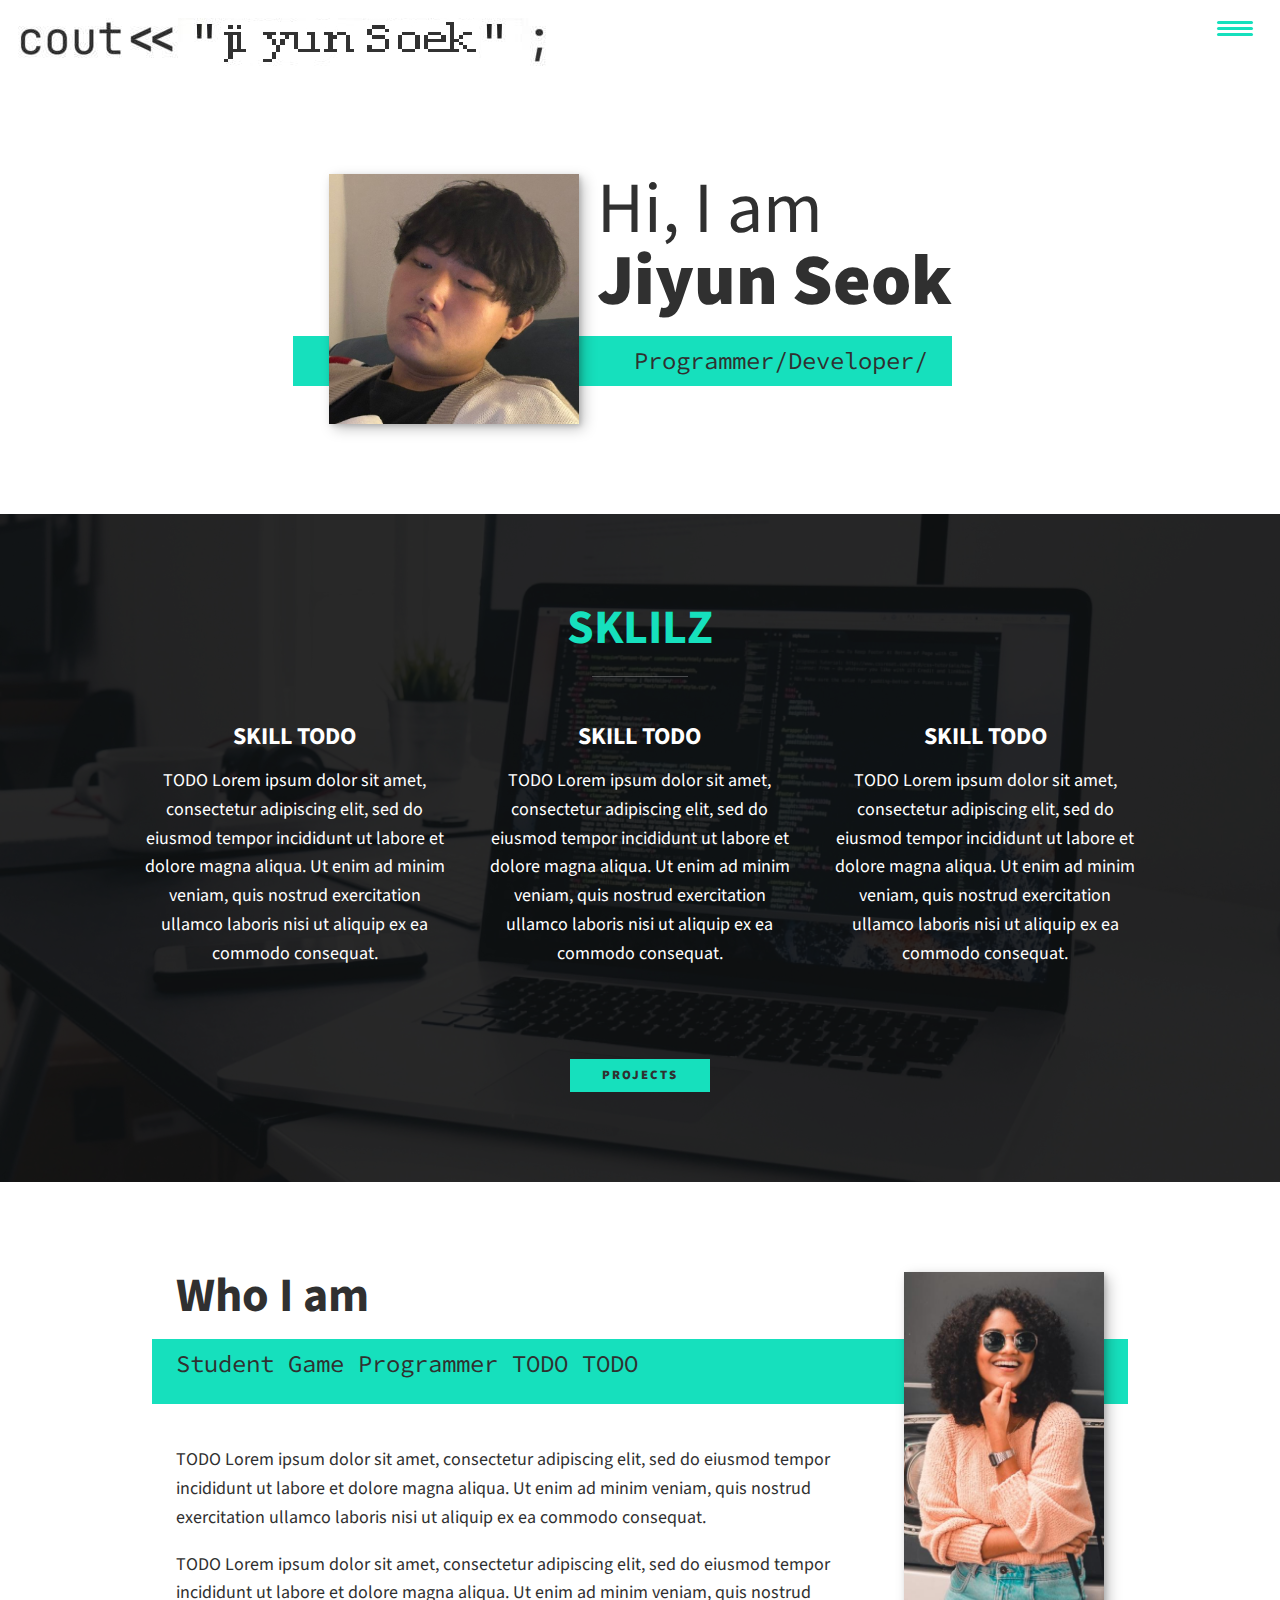
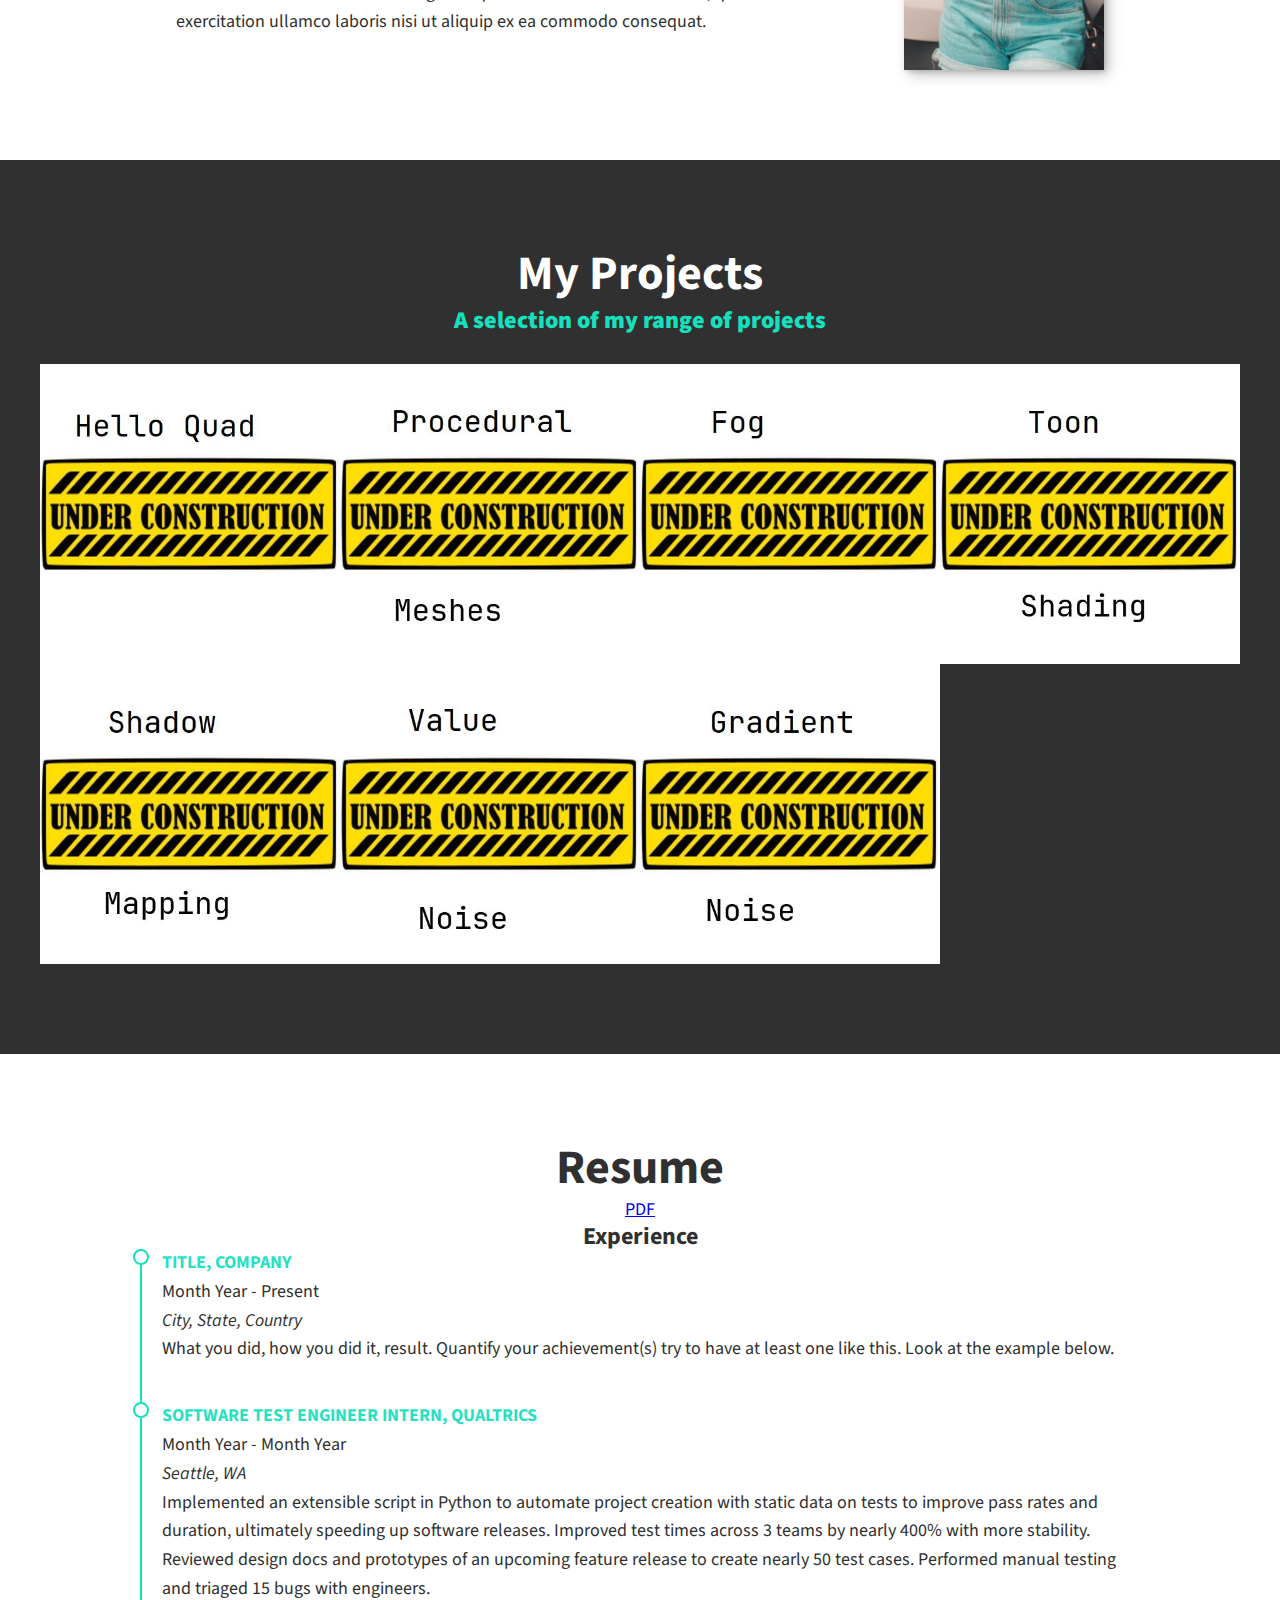
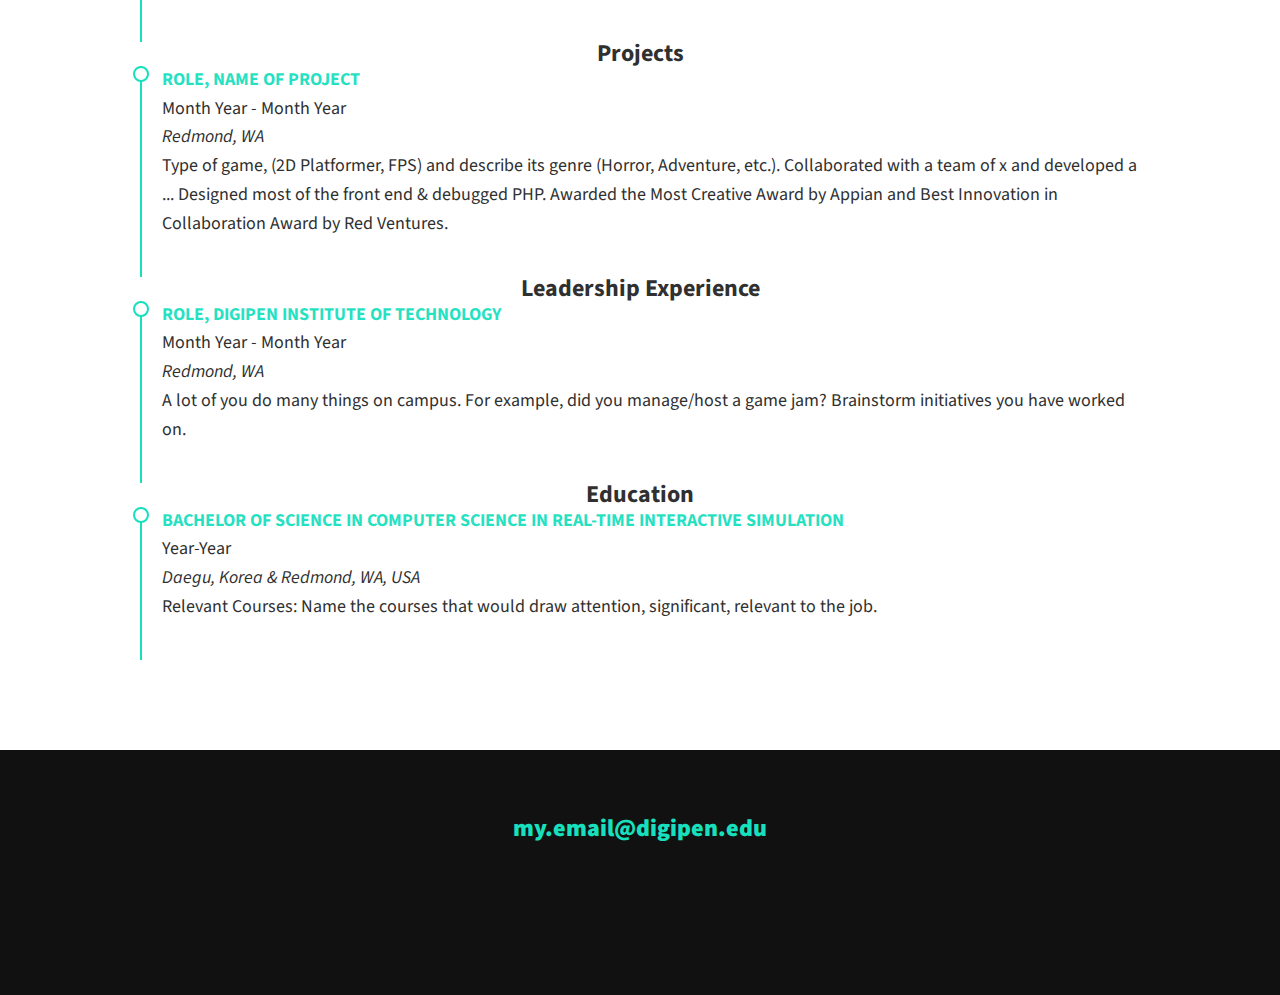
==== index.html @ 8b6457f0 "." ====
<!-- https://youtu.be/_xkSvufmjEs?si=mh-MXT2ZdUasYAYn&t=3416 -->
<!-- adobe.ly/2GAgF93 -->
<!-- https://scrimba.com/build-and-deploy-your-portfolio-c012 -->
<!DOCTYPE html>
<html lang="en">

<head>
    <meta charset="UTF-8">
    <link rel="icon" type="image/svg+xml" href="../img/jy_face.jpg">

    <!-- Help auto scale for desktop & mobile -->
    <meta name="viewport" content="width=device-width, initial-scale=1.0" />
    <title>Jiyun Seok Website</title>

    <!-- Normalize the difference across browsers  https://necolas.github.io/normalize.css/ -->
    <link rel="stylesheet" href="external/normalize.css" />

    <link rel="stylesheet" href="https://cdnjs.cloudflare.com/ajax/libs/font-awesome/5.11.2/css/all.css"
        integrity="sha256-46qynGAkLSFpVbEBog43gvNhfrOj+BmwXdxFgVK/Kvc=" crossorigin="anonymous" />

    <!-- https://fonts.google.com/selection/embed -->
    <link rel="preconnect" href="https://fonts.googleapis.com" />
    <link rel="preconnect" href="https://fonts.gstatic.com" crossorigin />
    <link
        href="https://fonts.googleapis.com/css2?family=Source+Code+Pro:ital,wght@0,200..900;1,200..900&family=Source+Sans+3:ital,wght@0,200..900;1,200..900&display=swap"
        rel="stylesheet" />

    <link rel="stylesheet" href="css/style.css" />
</head>

<body>
    <header>
        <div class="logo">
            <!-- alt text can be blank since the logo is purely decorative and putting something like logo isn't actually helpful -->
            <img src="img/cout.jpg" alt="">
        </div>
        <button class="nav-toggle" aria-label="toggle navigation">
            <span class="hamburger"></span>
        </button>
        <nav class="nav">
            <ul class="nav__list">
                <li class="nav__item"> <a href="#home" class="nav__link">Home</a> </li>
                <li class="nav__item"> <a href="#skills" class="nav__link">Skills</a> </li>
                <li class="nav__item"> <a href="#about" class="nav__link">About Me</a> </li>
                <li class="nav__item"> <a href="#projects" class="nav__link">Projects</a> </li>
                <li class="nav__item"> <a href="#resume" class="nav__link">Resume</a> </li>
            </ul>
        </nav>
    </header>

    <!-- Introduction -->

    <section class="intro" id="#home">
        <!-- TODO put in a mouse based interactive shader visualization page-->
        <!-- <div class="intro-bg">
            <iframe src="webgl/for_fun.html"></iframe>
        </div> -->
        <h1 class="section__title section__title--intro">
            Hi, I am <strong>Jiyun Seok</strong>
        </h1>
    </h1>
        <p class="section__subtitle section__subtitle--intro"style="text-align: right;">Programmer/Developer/</p>
        <img src="img/jy_face.jpg" alt="a picture of jiyun seok" class="intro__img" />
    </section>

    <!-- My Services -->
    <section class="my-services" id="skills">
        <h2 class="section__title section__title--services">SKLILZ</h2>
        <div class="services">
            <div class="service">
                <h3>SKILL TODO</h3>
                <p> TODO
                    Lorem ipsum dolor sit amet, consectetur adipiscing elit, sed do eiusmod tempor incididunt ut labore
                    et dolore magna aliqua. Ut enim ad minim veniam, quis nostrud exercitation ullamco laboris nisi ut
                    aliquip ex ea commodo consequat.
                </p>
            </div>

            <div class="service">
                <h3>SKILL TODO</h3>
                <p> TODO
                    Lorem ipsum dolor sit amet, consectetur adipiscing elit, sed do eiusmod tempor incididunt ut labore
                    et dolore magna aliqua. Ut enim ad minim veniam, quis nostrud exercitation ullamco laboris nisi ut
                    aliquip ex ea commodo consequat.
                </p>
            </div>

            <div class="service">
                <h3>SKILL TODO</h3>
                <p> TODO
                    Lorem ipsum dolor sit amet, consectetur adipiscing elit, sed do eiusmod tempor incididunt ut labore
                    et dolore magna aliqua. Ut enim ad minim veniam, quis nostrud exercitation ullamco laboris nisi ut
                    aliquip ex ea commodo consequat.
                </p>
            </div>
        </div>

        <a href="#projects" class="btn">Projects</a>
    </section>

    <!-- About Me -->
    <section class="about-me" id="about">
        <h2 class="section__title section__title--about">Who I am</h2>
        <p class="section__subtitle section__subtitle--about">
            Student Game Programmer TODO TODO
        </p>

        <div class="about-me__body">
            <p>
                TODO Lorem ipsum dolor sit amet, consectetur adipiscing elit, sed do eiusmod tempor incididunt ut labore
                et dolore magna aliqua. Ut enim ad minim veniam, quis nostrud exercitation ullamco laboris nisi ut
                aliquip ex ea commodo consequat.
            </p>
            <p>
                TODO Lorem ipsum dolor sit amet, consectetur adipiscing elit, sed do eiusmod tempor incididunt ut labore
                et dolore magna aliqua. Ut enim ad minim veniam, quis nostrud exercitation ullamco laboris nisi ut
                aliquip ex ea commodo consequat.
            </p>
        </div>
        <img src="img/tall.jpg" alt="picture of TODO TODO" class="about-me__img" />
    </section>

    <!-- My Portfolio -->
    <section class="my-projects" id="projects">
        <h2 class="section__title section__title--projects">My Projects</h2>
        <p class="section__subtitle section__subtitle--projects">
            A selection of my range of projects
        </p>
        <div class="portfolio">
            <a href="portfolio/01_hello.html" class="portfolio__item">
                <img src="img/portfolio_thumbnails/01_hello.jpg" alt="" class="portfolio__img" />
            </a>
            <a href="portfolio/02_meshes.html" class="portfolio__item">
                <img src="img/portfolio_thumbnails/02_meshes.jpg" alt="" class="portfolio__img" />
            </a>
            <a href="portfolio/03_fog.html" class="portfolio__item">
                <img src="img/portfolio_thumbnails/03_fog.jpg" alt="" class="portfolio__img" />
            </a>
            <a href="portfolio/04_toon.html" class="portfolio__item">
                <img src="img/portfolio_thumbnails/04_toon.jpg" alt="" class="portfolio__img" />
            </a>
            <a href="portfolio/05_shadow.html" class="portfolio__item">
                <img src="img/portfolio_thumbnails/05_shadow.jpg" alt="" class="portfolio__img" />
            </a>
            <a href="portfolio/06_value.html" class="portfolio__item">
                <img src="img/portfolio_thumbnails/06_value.jpg" alt="" class="portfolio__img" />
            </a>
            <a href="portfolio/07_gradient.html" class="portfolio__item">
                <img src="img/portfolio_thumbnails/07_gradient.jpg" alt="" class="portfolio__img" />
            </a>

        </div>
    </section>

    <!-- Resume Section -->
    <section class="my-resume" id="resume">
        <h2 class="section__title section__title--resume">Resume</h2>
        <a target="_blank" href="docs/Resume.pdf"><i class="far fa-file-pdf"></i> PDF</a>

        <div class="resume-section">
            <h3>Experience</h3>
            <div class="resume-item">
                <p>
                    <b>Title, Company</b></br>
                    Month Year - Present</br>
                    <em>City, State, Country</em></br>
                    What you did, how you did it, result. Quantify your achievement(s) try to have at least one like
                    this. Look at the example below.
                </p>
            </div>
            <div class="resume-item">
                <p>
                    <b>Software Test Engineer Intern, Qualtrics</b></br>
                    Month Year - Month Year </br>
                    <em>Seattle, WA</em></br>
                    Implemented an extensible script in Python to automate project creation with static data on tests to
                    improve pass rates and duration, ultimately speeding up software releases. Improved test times
                    across 3 teams by nearly 400% with more stability. Reviewed design docs and prototypes of an
                    upcoming feature release to create nearly 50 test cases. Performed manual testing and triaged 15
                    bugs with engineers.
                </p>
            </div>
            <h3>Projects</h3>
            <div class="resume-item">
                <p>
                    <b>Role, Name of Project</b></br>
                    Month Year - Month Year</br>
                    <em>Redmond, WA</em></br>
                    Type of game, (2D Platformer, FPS) and describe its genre (Horror, Adventure, etc.).
                    Collaborated with a team of x and developed a ...
                    Designed most of the front end & debugged PHP.
                    Awarded the Most Creative Award by Appian and Best Innovation in Collaboration Award by Red
                    Ventures.
                </p>
            </div>

            <h3>Leadership Experience</h3>
            <div class="resume-item">
                <p>
                    <b>Role, DigiPen Institute of Technology</b></br>
                    Month Year - Month Year</br>
                    <em>Redmond, WA</em></br>
                    A lot of you do many things on campus.
                    For example, did you manage/host a game jam?
                    Brainstorm initiatives you have worked on.
                </p>
            </div>

            <h3>Education</h3>
            <div class="resume-item">
                <p>
                    <b>Bachelor of Science in Computer Science in Real-Time Interactive Simulation</b></br>
                    Year-Year</br>
                    <em>Daegu, Korea & Redmond, WA, USA</em></br>
                    Relevant Courses: Name the courses that would draw attention, significant, relevant to the job.
                </p>
            </div>
        </div>
    </section>
    <!-- /Resume Section -->

    <!-- Footer -->
    <footer class="footer">
        <a href="mailto:my.email@digipen.edu" class="footer__link">my.email@digipen.edu</a>
        <ul class="social-list">
            <li class="social-list__item">
                <a class="social-list__link" href="https://linkedin.com/in/mylinkedinid">
                    <i class="fab fa-linkedin"></i>
                </a>
            </li>
            <li class="social-list__item">
                <a class="social-list__link" href="https://github.com/mygithubid">
                    <i class="fab fa-github"></i>
                </a>
            </li>
            <!-- Want to list more? search : https://fontawesome.com/v5/search?ic=brands -->
        </ul>
    </footer>

    <script src="js/index.js"></script>
</body>

</html>
---- css/style.css ----
/* make padding within widths rather calculating with total width? */
*,
*::before,
*::after {
  box-sizing: border-box;
}

/* Custom Properties */

:root {
  --ff-primary: "Source Sans 3", sans-serif;
  --ff-secondary: "Source Code Pro", monospace;

  --fw-reg: 1200;
  --fw-bold: 900;

  --clr-light: #ffffff;
  --clr-dark: #303030;
  --clr-accent: #16e0bd;

  --fs-h1: 3rem;
  --fs-h2: 2.25rem;
  --fs-h3: 1.25rem;
  --fs-body: 1rem;

  --bs: 0.25em 0.25em 0.75em rgba(0, 0, 0, 0.25),
    0.125em 0.125em 0.25em rgba(0, 0, 0, 0.15);
}

/* With wider screens use differnt/bigger numbers */
@media (min-width: 800px) {
  :root {
    --fs-h1: 4.5rem;
    --fs-h2: 3rem;
    --fs-h3: 1.5rem;
    --fs-body: 1.125rem;
  }
}

/* General Styles */

html {
  scroll-behavior: smooth;
}

body {
  background: var(--clr-light);
  color: var(--clr-dark);
  margin: 0;
  font-family: var(--ff-primary);
  font-size: var(--fs-body);
  line-height: 1.6;
}

section {
  padding: 5em 2em;
}

img {
  display: block;
  max-width: 100%;
}

strong {
  font-weight: var(--fw-bold);
}

:focus {
  outline: 3px solid var(--clr-accent);
  outline-offset: 3px;
}

.btn {
  display: inline-block;
  padding: 0.5em 2.5em;
  background: var(--clr-accent);
  color: var(--clr-dark);
  text-decoration: none;
  cursor: pointer;
  font-size: 0.8rem;
  text-transform: uppercase;
  letter-spacing: 2px;
  font-weight: var(--fw-bold);
  transition: transform 200ms ease-in-out;
}

.btn:hover {
  transform: scale(1.1);
}

/* Typography */

h1,
h2,
h3 {
  line-height: 1;
  margin: 0;
}

h1 {
  font-size: var(--fs-h1);
}

h2 {
  font-size: var(--fs-h2);
}

h3 {
  font-size: var(--fs-h3);
}

.section__title {
  margin-bottom: 0.25rem;
}

.section__title--intro {
  font-weight: var(--fw-reg);
}

.section__title--intro strong {
  display: block;
}

.section__subtitle {
  margin: 0;
  font-size: var(--fs-h3);
}

.section__subtitle--intro,
.section__subtitle--about {
  background: var(--clr-accent);
  padding: 0.25em 1em;
  font-family: var(--ff-secondary);
  margin-bottom: 1em;
}

.section__subtitle--projects {
  color: var(--clr-accent);
  font-weight: var(--fw-bold);
  margin-bottom: 1em;
}

/* header */
header {
  display: flex;
  justify-content: space-between;
  padding: 1em;
}
.logo {
  max-width: 528px;
}

.nav {
  position: fixed;
  background: var(--clr-dark);
  color: var(--clr-light);
  top: 0;
  bottom: 0;
  left: 0;
  right: 0;
  z-index: 100;

  transform: translateX(100%);
  transition: transform 250ms cubic-bezier(0.5, 0, 0.5, 1);
}

.nav__list {
  list-style: none;
  display: flex;
  height: 100%;
  flex-direction: column;
  justify-content: space-evenly;
  align-items: center;
  margin: 0;
  padding: 0;
}

.nav__link {
  color: inherit;
  font-weight: var(--fw-bold);
  font-size: var(--fs-h2);
  text-decoration: none;
}

.nav__link:hover {
  color: var(--clr-accent);
}

.nav-toggle {
  padding: 0.5em;
  background: transparent;
  border: 0;
  cursor: pointer;
  position: absolute;
  right: 1em;
  top: 1em;
  z-index: 1000;
}

.nav-open .nav {
  transform: translateX(0);
}

.nav-open .nav-toggle {
  position: fixed;
}

.nav-open .hamburger {
  transform: rotate(0.625turn);
}

.nav-open .hamburger::before {
  transform: rotate(90deg) translateX(-6px);
}

.nav-open .hamburger::after {
  opacity: 0;
}

.hamburger {
  display: block;
  position: relative;
}

.hamburger,
.hamburger::before,
.hamburger::after {
  background: var(--clr-accent);
  width: 2em;
  height: 3px;
  border-radius: 1em;
  transition: transform 250ms ease-in-out;
}

.hamburger::before,
.hamburger::after {
  content: "";
  position: absolute;
  left: 0;
  right: 0;
}

.hamburger::before {
  top: 6px;
}
.hamburger::after {
  bottom: 6px;
}

/* Intro Section */
.intro {
  position: relative;
  z-index: 2;
}

.intro-bg {
  position: absolute;
  top: 0;
  left: 0;
  width: 100%;
  height: 100%;
  overflow: hidden;
  z-index: -2;
}

.intro-bg iframe {
  width: 100%;
  height: 100%;
  border: none;
  position: absolute;
  top: 0;
  left: 0;
}

.intro__img {
  box-shadow: var(--bs);
}

.section__subtitle--intro {
  display: inline-block;
}

@media (min-width: 600px) {
  .intro {
    display: grid;
    width: min-content;
    margin: 0 auto;
    column-gap: 1em;
    grid-template-areas:
      "img title"
      "img subtitle";
    grid-template-columns: min-content max-content;
  }

  .intro__img {
    grid-area: img;
    min-width: 250px;
    position: relative;
    z-index: 2;
  }

  .section__subtitle--intro {
    align-self: start;
    grid-column: -1/1;
    grid-row: 2;
    text-align: right;
    position: relative;
    left: -1.5em;
    width: calc(100% + 1.5em);
  }
}

/* my services section */

.my-services {
  background-color: var(--clr-dark);
  background-image: url(../img/skills-bg.jpg);
  background-size: cover;
  background-blend-mode: overlay;
  color: var(--clr-light);
  text-align: center;
}

.section__title--services {
  color: var(--clr-accent);
  position: relative;
}

.section__title--services::after {
  content: "";
  display: block;
  width: 2em;
  height: 1px;
  margin: 0.5em auto 1em;
  background: var(--clr-light);
  opacity: 0.25;
}

.services {
  margin-bottom: 4em;
}

.service {
  max-width: 500px;
  margin: 0 auto;
}

@media (min-width: 800px) {
  .services {
    display: flex;
    max-width: 1000px;
    margin-left: auto;
    margin-right: auto;
  }

  .service + .service {
    margin-left: 2em;
  }
}

/* About Me */

.about-me {
  max-width: 1000px;
  margin: 0 auto;
}

.about-me__img {
  box-shadow: var(--bs);
}

@media (min-width: 600px) {
  .about-me {
    display: grid;
    grid-template-columns: 1fr 200px;
    grid-template-areas:
      "title img"
      "subtitle img"
      "text img";
    column-gap: 2em;
  }

  .section__title--about {
    grid-area: title;
  }

  .section__subtitle--about {
    grid-column: 1 / -1;
    grid-row: 2;
    position: relative;
    left: -1em;
    width: calc(100% + 2em);
    padding-left: 1em;
    padding-right: calc(200px + 2.5em);
  }

  .about-me__img {
    grid-area: img;
    position: relative;
    z-index: 2;
  }
}

/* Portfolio / My projects */

.my-projects {
  background-color: var(--clr-dark);
  color: var(--clr-light);
  text-align: center;
}

.portfolio {
  display: grid;
  grid-template-columns: repeat(auto-fit, minmax(300px, 1fr));
  max-width: 1200px;
  margin: 0 auto;
}

.portfolio__item {
  background: var(--clr-dark);
  overflow: hidden;
}

.portfolio__img {
  transition: transform 750ms cubic-bezier(0.5, 0, 0.5, 1), opacity 250ms linear;
}

.portfolio__item:focus {
  position: relative;
  z-index: 2;
}

.portfolio__img:hover,
.portfolio__item:focus .portfolio__img {
  transform: scale(1.2);
  opacity: 0.75;
}

/*--------------------------------------------------------------
# Resume Section
--------------------------------------------------------------*/

.section__title--resume {
  text-align: center;
}

.my-resume {
  display: flex;
  flex-direction: column;
  align-items: center;
}

.resume-section h3 {
  color: var(--clr-dark);
  text-align: center;
}

.resume-section .resume-item {
  padding: 0 0 20px 20px;
  margin-top: -18px;
  border-left: 2px solid var(--clr-accent);
  position: relative;
  max-width: 1000px;
}

.resume-section .resume-item b {
  text-transform: uppercase;
  color: color-mix(in srgb, var(--clr-accent), transparent 5%);
  position: sticky;
}

.resume-section .resume-item::before {
  content: "";
  position: absolute;
  width: 16px;
  height: 16px;
  border-radius: 50px;
  left: -9px;
  top: 0;
  background: var(--clr-light);
  border: 2px solid var(--clr-accent);
}

/* Footer */

.footer {
  background: #111;
  color: var(--clr-accent);
  text-align: center;
  padding: 2.5em 0;
  font-size: var(--fs-h3);
}

.footer a {
  color: inherit;
  text-decoration: none;
}

.footer__link {
  font-weight: var(--fw-bold);
}

.footer__link:hover,
.social-list__link:hover {
  opacity: 0.7;
}

.footer__link:hover {
  text-decoration: underline;
}

.social-list {
  list-style: none;
  display: flex;
  justify-content: center;
  margin: 2em 0 0;
  padding: 0;
}

.social-list__item {
  margin: 0 0.5em;
}

.social-list__link {
  padding: 0.5em;
}

/* individual portfolio item styles */

.portfolio-item-individual {
  padding: 0 2em 2em;
  max-width: 1200px;
  margin: 0 auto;
}

.portfolio-item-individual p,
.portfolio-item-individual ul {
  max-width: 600px;
  margin-left: auto;
  margin-right: auto;
}

.portfolio-item-individual iframe {
  box-shadow: var(--bs);
  display: block;
  max-width: 1200px;
  width: 100%;
  height: auto;
  aspect-ratio: 4 / 3; /* Maintain aspect ratio */
  margin: 0 auto; /* Centering */
  border: none;
}
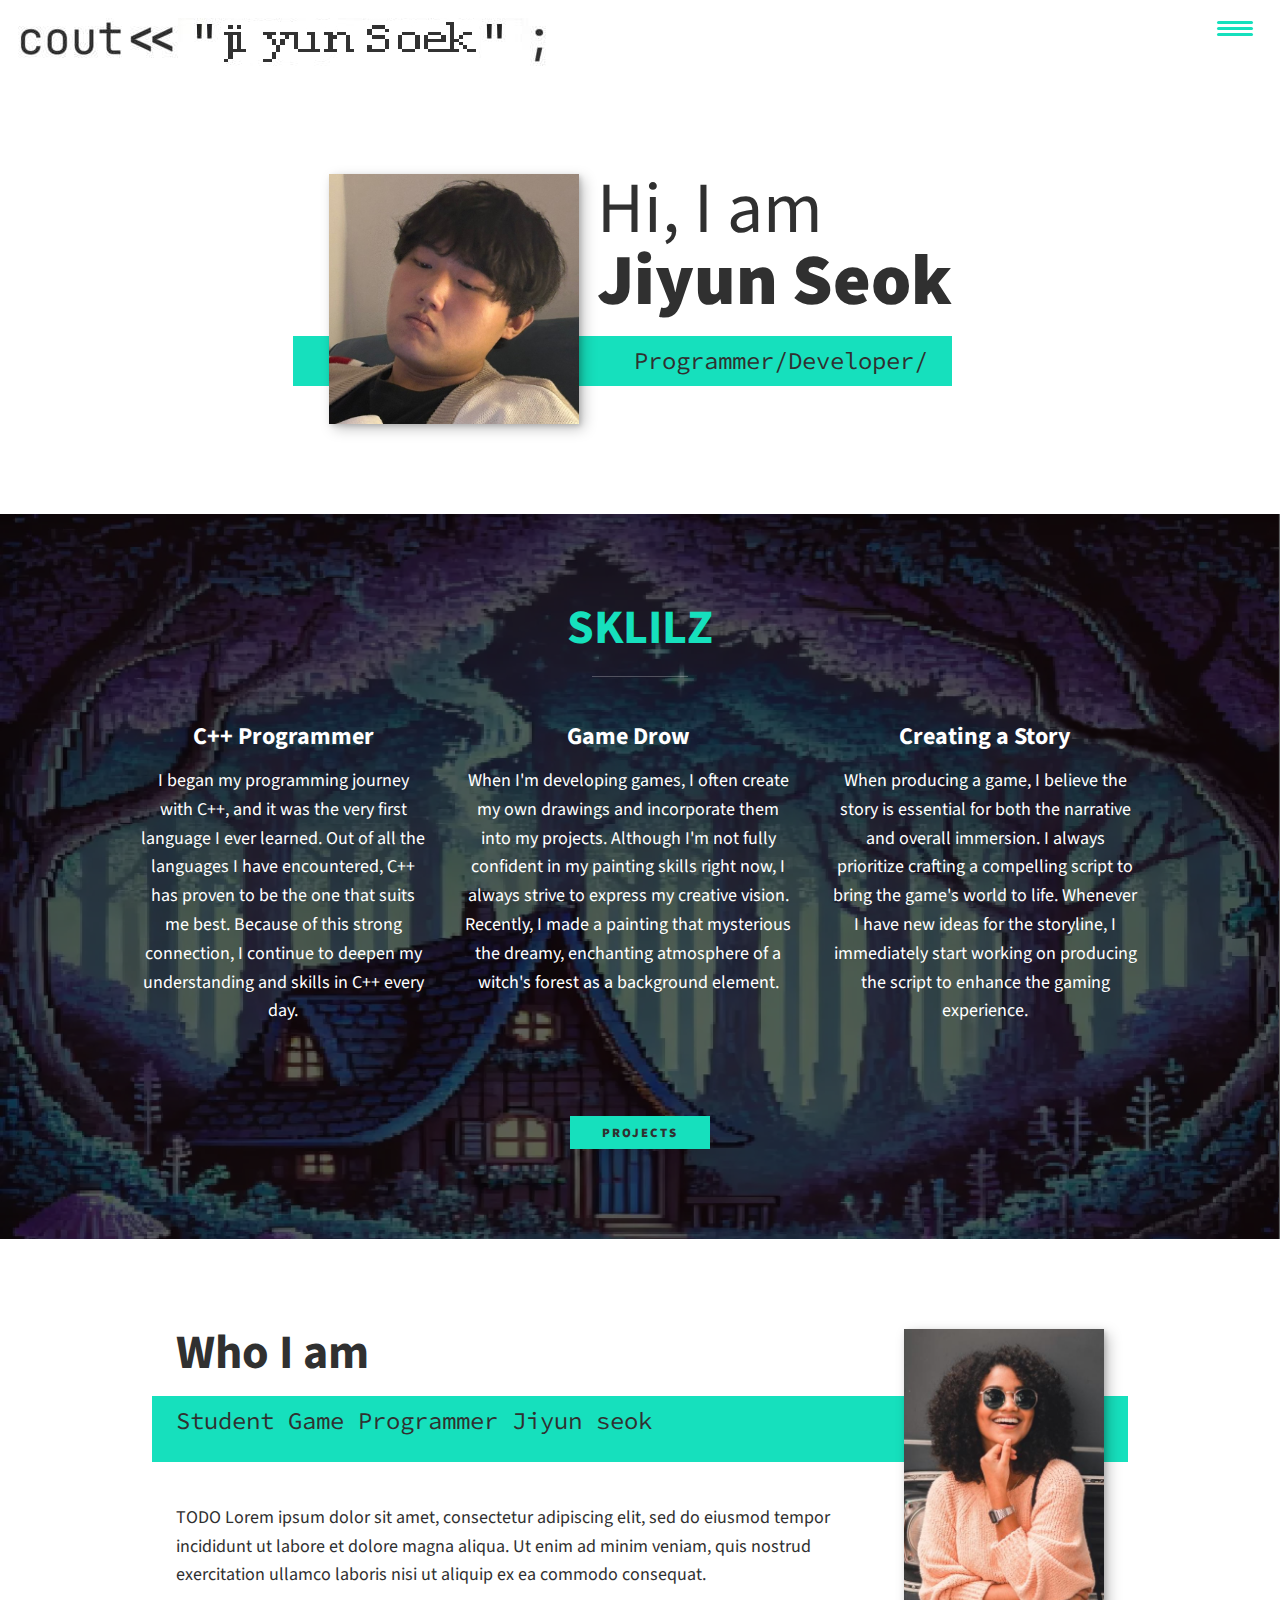
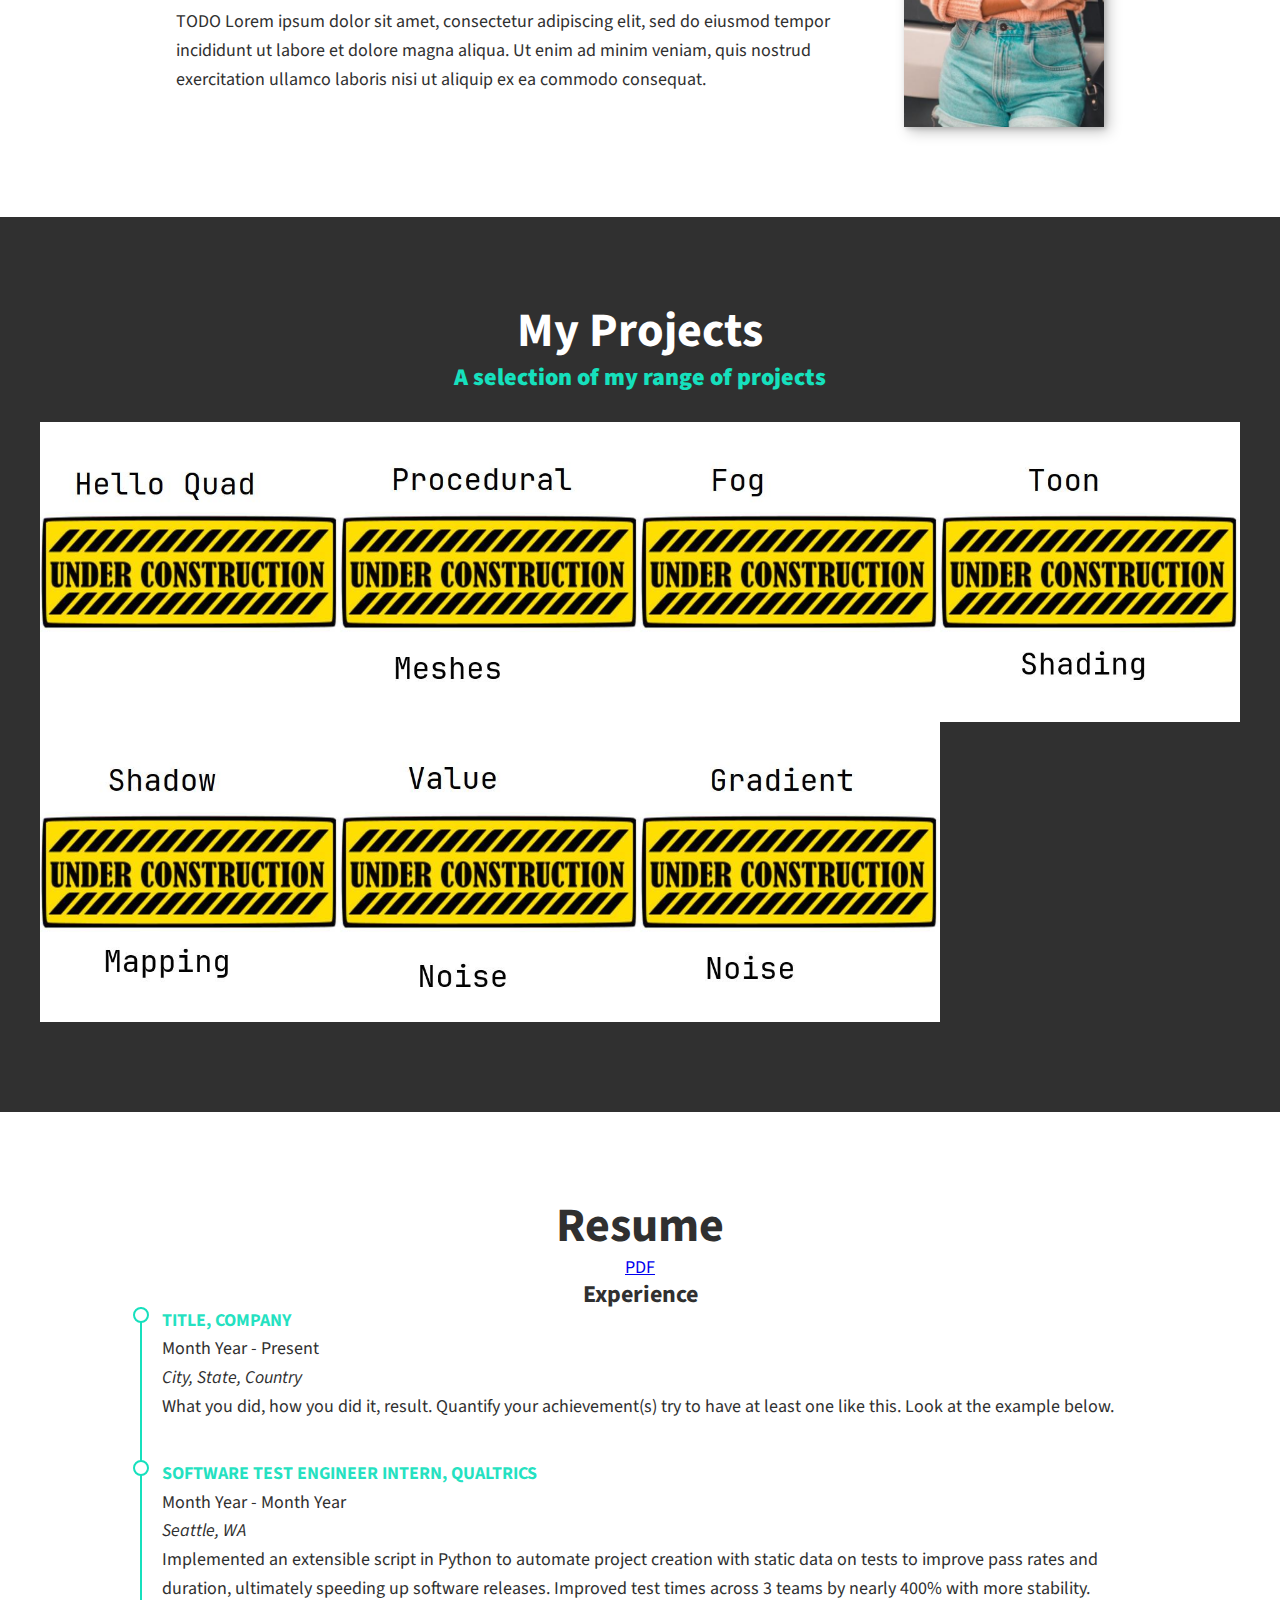
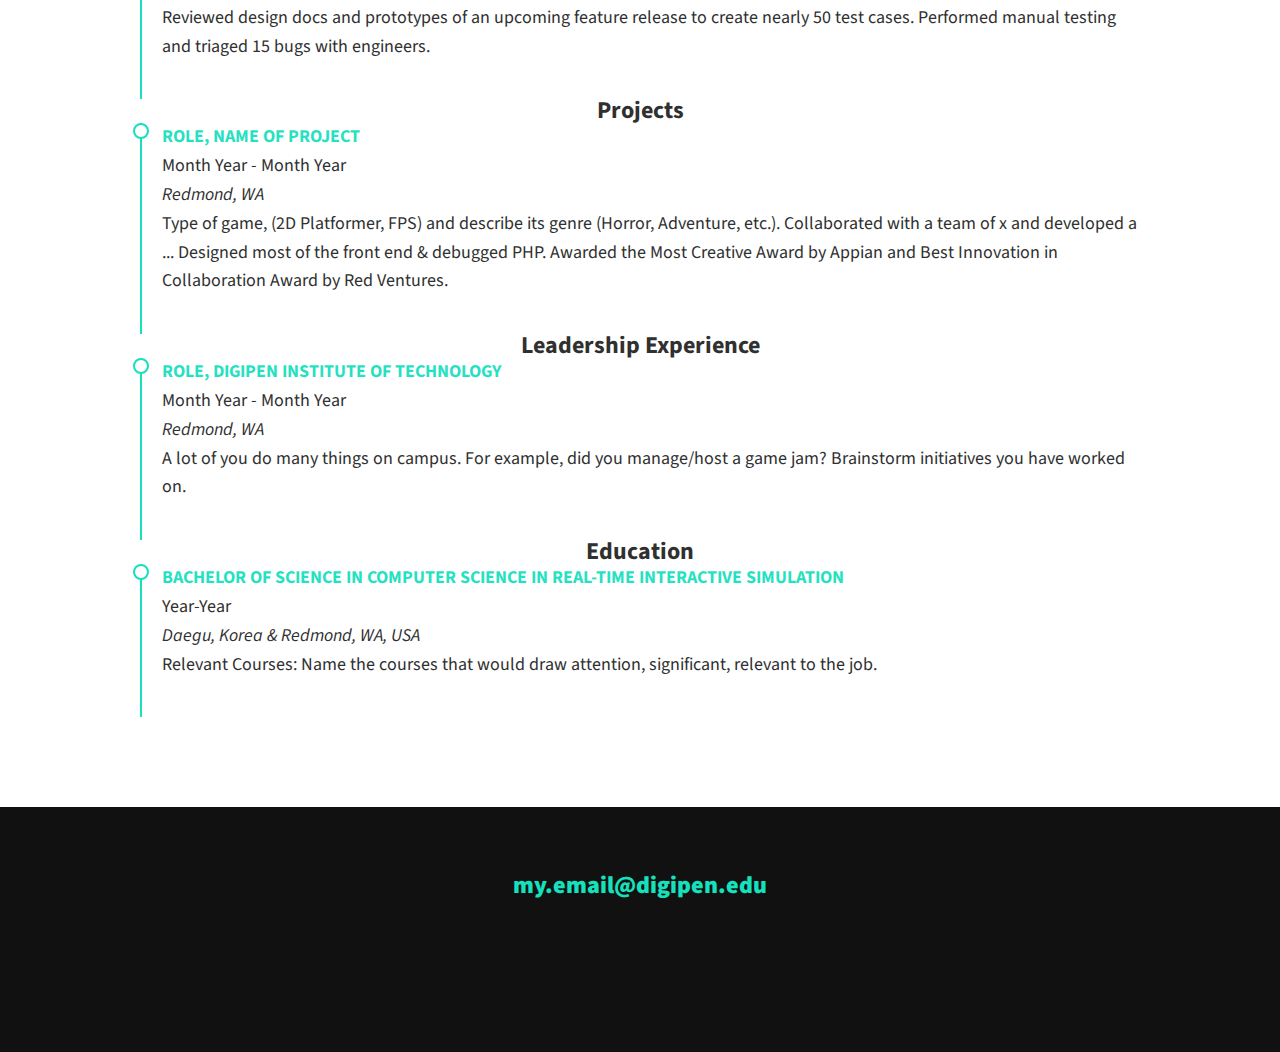
==== commit 217f095d: "....." ====
--- a/index.html
+++ b/index.html
@@ -68,29 +68,26 @@
         <h2 class="section__title section__title--services">SKLILZ</h2>
         <div class="services">
             <div class="service">
-                <h3>SKILL TODO</h3>
-                <p> TODO
-                    Lorem ipsum dolor sit amet, consectetur adipiscing elit, sed do eiusmod tempor incididunt ut labore
-                    et dolore magna aliqua. Ut enim ad minim veniam, quis nostrud exercitation ullamco laboris nisi ut
-                    aliquip ex ea commodo consequat.
+                <h3>C++ Programmer</h3>
+                <p> I began my programming journey with C++, and it was the very first language I ever learned.
+                    Out of all the languages I have encountered, C++ has proven to be the one that suits me best.
+                    Because of this strong connection, I continue to deepen my understanding and skills in C++ every day.
                 </p>
             </div>
 
             <div class="service">
-                <h3>SKILL TODO</h3>
-                <p> TODO
-                    Lorem ipsum dolor sit amet, consectetur adipiscing elit, sed do eiusmod tempor incididunt ut labore
-                    et dolore magna aliqua. Ut enim ad minim veniam, quis nostrud exercitation ullamco laboris nisi ut
-                    aliquip ex ea commodo consequat.
+                <h3>Game Drow</h3>
+                <p> When I'm developing games, I often create my own drawings and incorporate them into my projects.
+                    Although I'm not fully confident in my painting skills right now, I always strive to express my creative vision.
+                    Recently, I made a painting that mysterious the dreamy, enchanting atmosphere of a witch's forest as a background element.
                 </p>
             </div>
 
             <div class="service">
-                <h3>SKILL TODO</h3>
-                <p> TODO
-                    Lorem ipsum dolor sit amet, consectetur adipiscing elit, sed do eiusmod tempor incididunt ut labore
-                    et dolore magna aliqua. Ut enim ad minim veniam, quis nostrud exercitation ullamco laboris nisi ut
-                    aliquip ex ea commodo consequat.
+                <h3>Creating a Story</h3>
+                <p> When producing a game, I believe the story is essential for both the narrative and overall immersion.
+                    I always prioritize crafting a compelling script to bring the game's world to life.
+                    Whenever I have new ideas for the storyline, I immediately start working on producing the script to enhance the gaming experience.
                 </p>
             </div>
         </div>
@@ -102,7 +99,7 @@
     <section class="about-me" id="about">
         <h2 class="section__title section__title--about">Who I am</h2>
         <p class="section__subtitle section__subtitle--about">
-            Student Game Programmer TODO TODO
+            Student Game Programmer Jiyun seok
         </p>
 
         <div class="about-me__body">
--- a/css/style.css
+++ b/css/style.css
@@ -314,7 +314,7 @@
 
 .my-services {
   background-color: var(--clr-dark);
-  background-image: url(../img/skills-bg.jpg);
+  background-image: url(../img/back.jpg);
   background-size: cover;
   background-blend-mode: overlay;
   color: var(--clr-light);
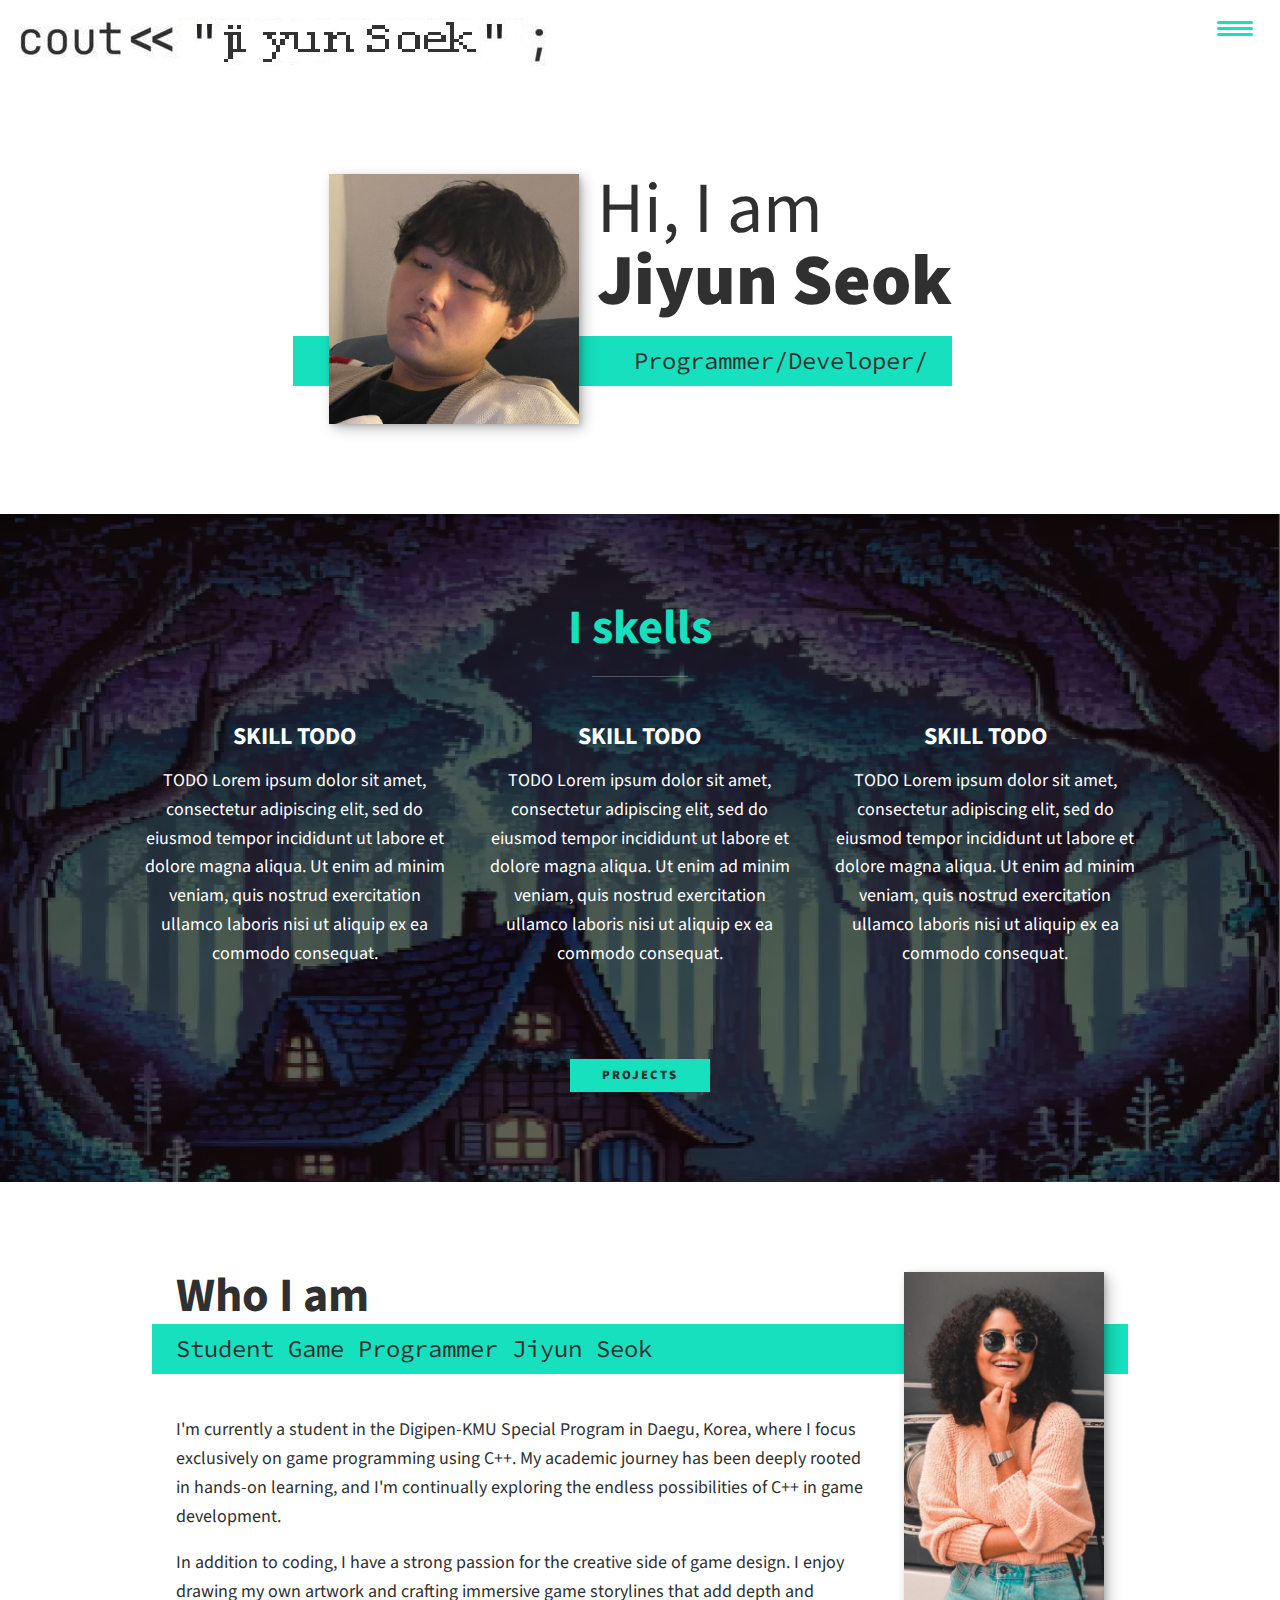
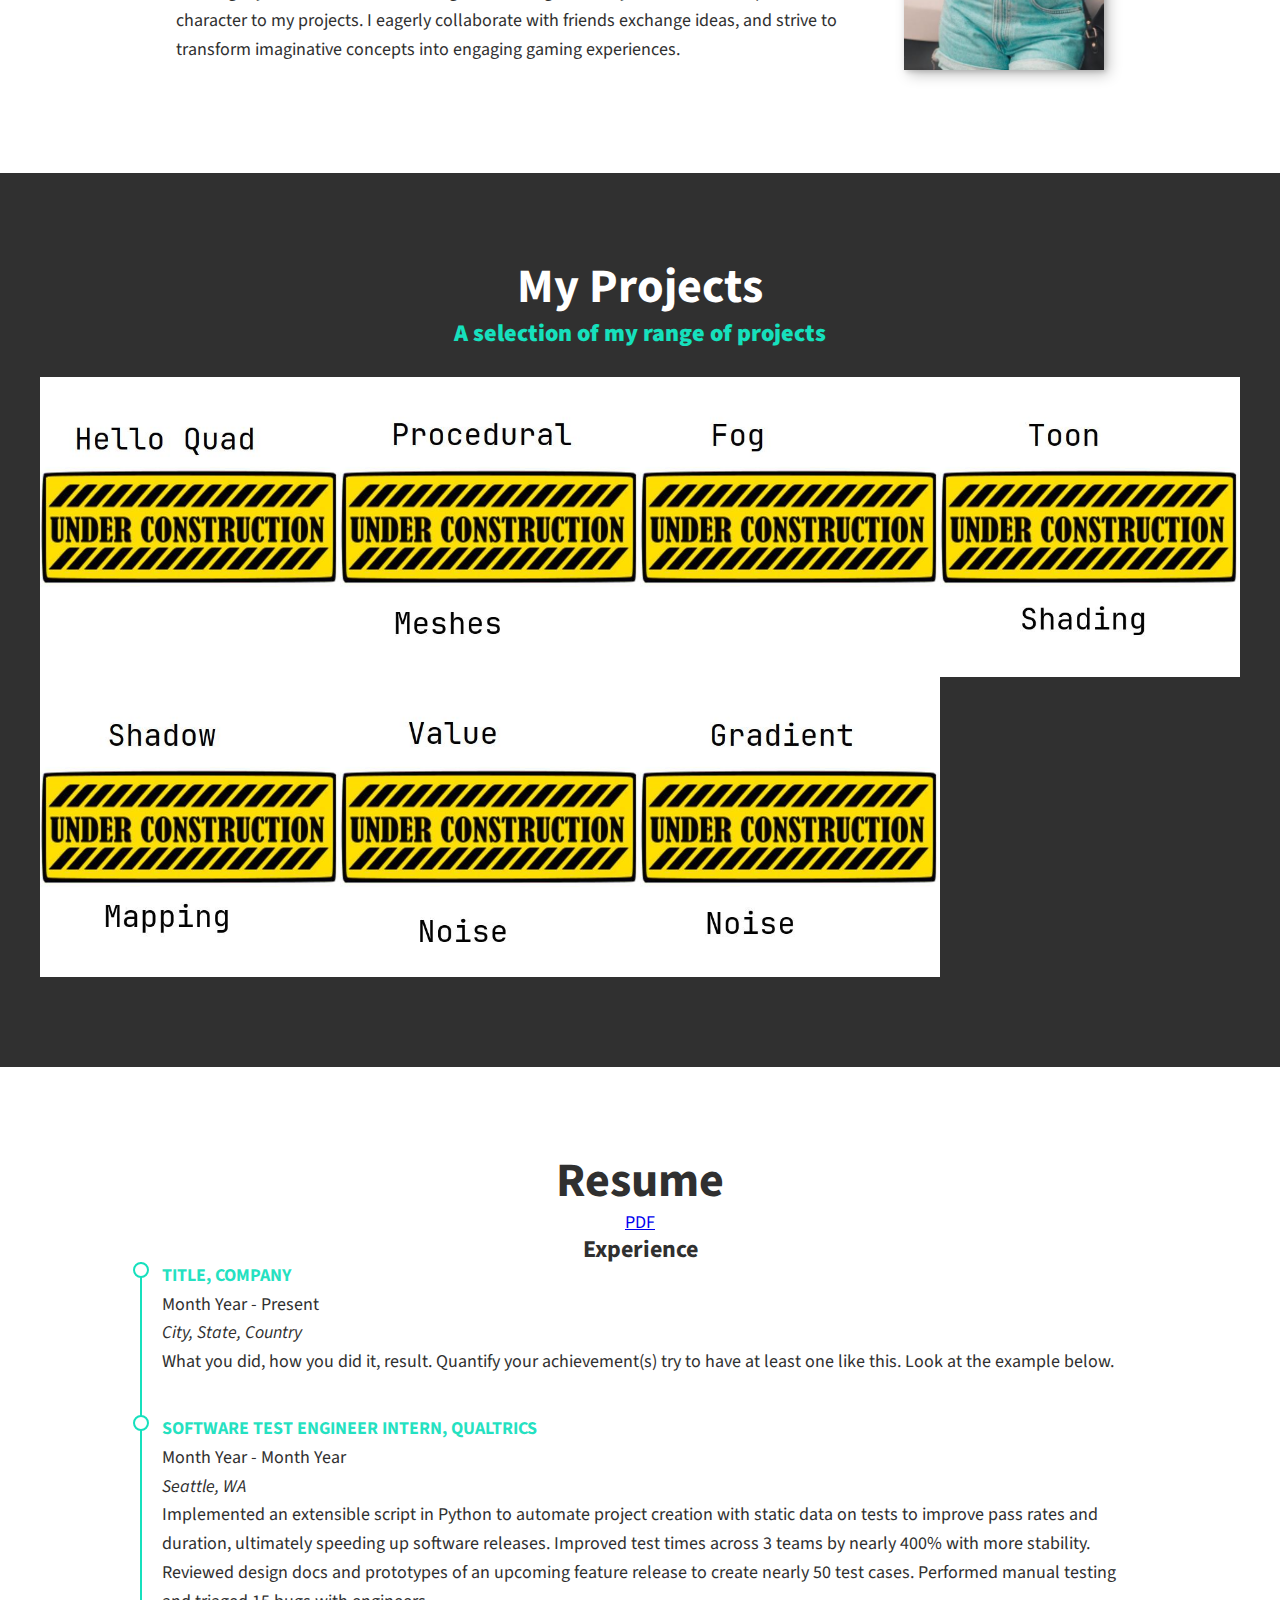
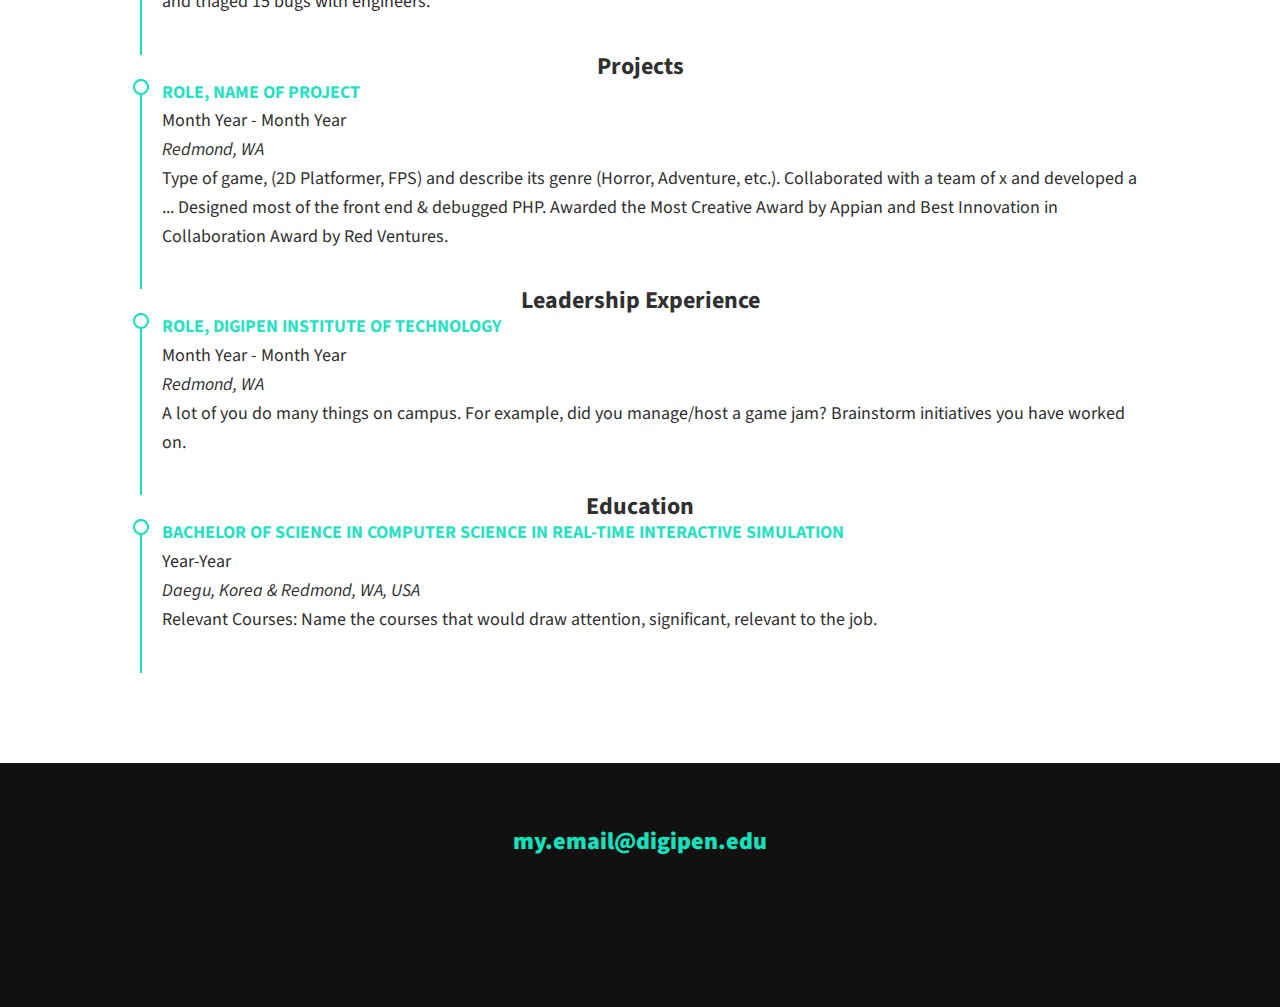
==== commit 5228cf73: "write" ====
--- a/index.html
+++ b/index.html
@@ -65,29 +65,32 @@
 
     <!-- My Services -->
     <section class="my-services" id="skills">
-        <h2 class="section__title section__title--services">SKLILZ</h2>
+        <h2 class="section__title section__title--services">I skells</h2>
         <div class="services">
             <div class="service">
-                <h3>C++ Programmer</h3>
-                <p> I began my programming journey with C++, and it was the very first language I ever learned.
-                    Out of all the languages I have encountered, C++ has proven to be the one that suits me best.
-                    Because of this strong connection, I continue to deepen my understanding and skills in C++ every day.
+                <h3>SKILL TODO</h3>
+                <p> TODO
+                    Lorem ipsum dolor sit amet, consectetur adipiscing elit, sed do eiusmod tempor incididunt ut labore
+                    et dolore magna aliqua. Ut enim ad minim veniam, quis nostrud exercitation ullamco laboris nisi ut
+                    aliquip ex ea commodo consequat.
                 </p>
             </div>
 
             <div class="service">
-                <h3>Game Drow</h3>
-                <p> When I'm developing games, I often create my own drawings and incorporate them into my projects.
-                    Although I'm not fully confident in my painting skills right now, I always strive to express my creative vision.
-                    Recently, I made a painting that mysterious the dreamy, enchanting atmosphere of a witch's forest as a background element.
+                <h3>SKILL TODO</h3>
+                <p> TODO
+                    Lorem ipsum dolor sit amet, consectetur adipiscing elit, sed do eiusmod tempor incididunt ut labore
+                    et dolore magna aliqua. Ut enim ad minim veniam, quis nostrud exercitation ullamco laboris nisi ut
+                    aliquip ex ea commodo consequat.
                 </p>
             </div>
 
             <div class="service">
-                <h3>Creating a Story</h3>
-                <p> When producing a game, I believe the story is essential for both the narrative and overall immersion.
-                    I always prioritize crafting a compelling script to bring the game's world to life.
-                    Whenever I have new ideas for the storyline, I immediately start working on producing the script to enhance the gaming experience.
+                <h3>SKILL TODO</h3>
+                <p> TODO
+                    Lorem ipsum dolor sit amet, consectetur adipiscing elit, sed do eiusmod tempor incididunt ut labore
+                    et dolore magna aliqua. Ut enim ad minim veniam, quis nostrud exercitation ullamco laboris nisi ut
+                    aliquip ex ea commodo consequat.
                 </p>
             </div>
         </div>
@@ -99,19 +102,19 @@
     <section class="about-me" id="about">
         <h2 class="section__title section__title--about">Who I am</h2>
         <p class="section__subtitle section__subtitle--about">
-            Student Game Programmer Jiyun seok
+            Student Game Programmer Jiyun Seok
         </p>
 
         <div class="about-me__body">
             <p>
-                TODO Lorem ipsum dolor sit amet, consectetur adipiscing elit, sed do eiusmod tempor incididunt ut labore
-                et dolore magna aliqua. Ut enim ad minim veniam, quis nostrud exercitation ullamco laboris nisi ut
-                aliquip ex ea commodo consequat.
+                I'm currently a student in the Digipen-KMU Special Program in Daegu, Korea, where I focus exclusively on game 
+                programming using C++. My academic journey has been deeply rooted in hands-on learning, and I'm continually 
+                exploring the endless possibilities of C++ in game development.
             </p>
             <p>
-                TODO Lorem ipsum dolor sit amet, consectetur adipiscing elit, sed do eiusmod tempor incididunt ut labore
-                et dolore magna aliqua. Ut enim ad minim veniam, quis nostrud exercitation ullamco laboris nisi ut
-                aliquip ex ea commodo consequat.
+                In addition to coding, I have a strong passion for the creative side of game design. I enjoy drawing my own artwork
+                 and crafting immersive game storylines that add depth and character to my projects. I eagerly collaborate with
+                  friends exchange ideas, and strive to transform imaginative concepts into engaging gaming experiences.
             </p>
         </div>
         <img src="img/tall.jpg" alt="picture of TODO TODO" class="about-me__img" />
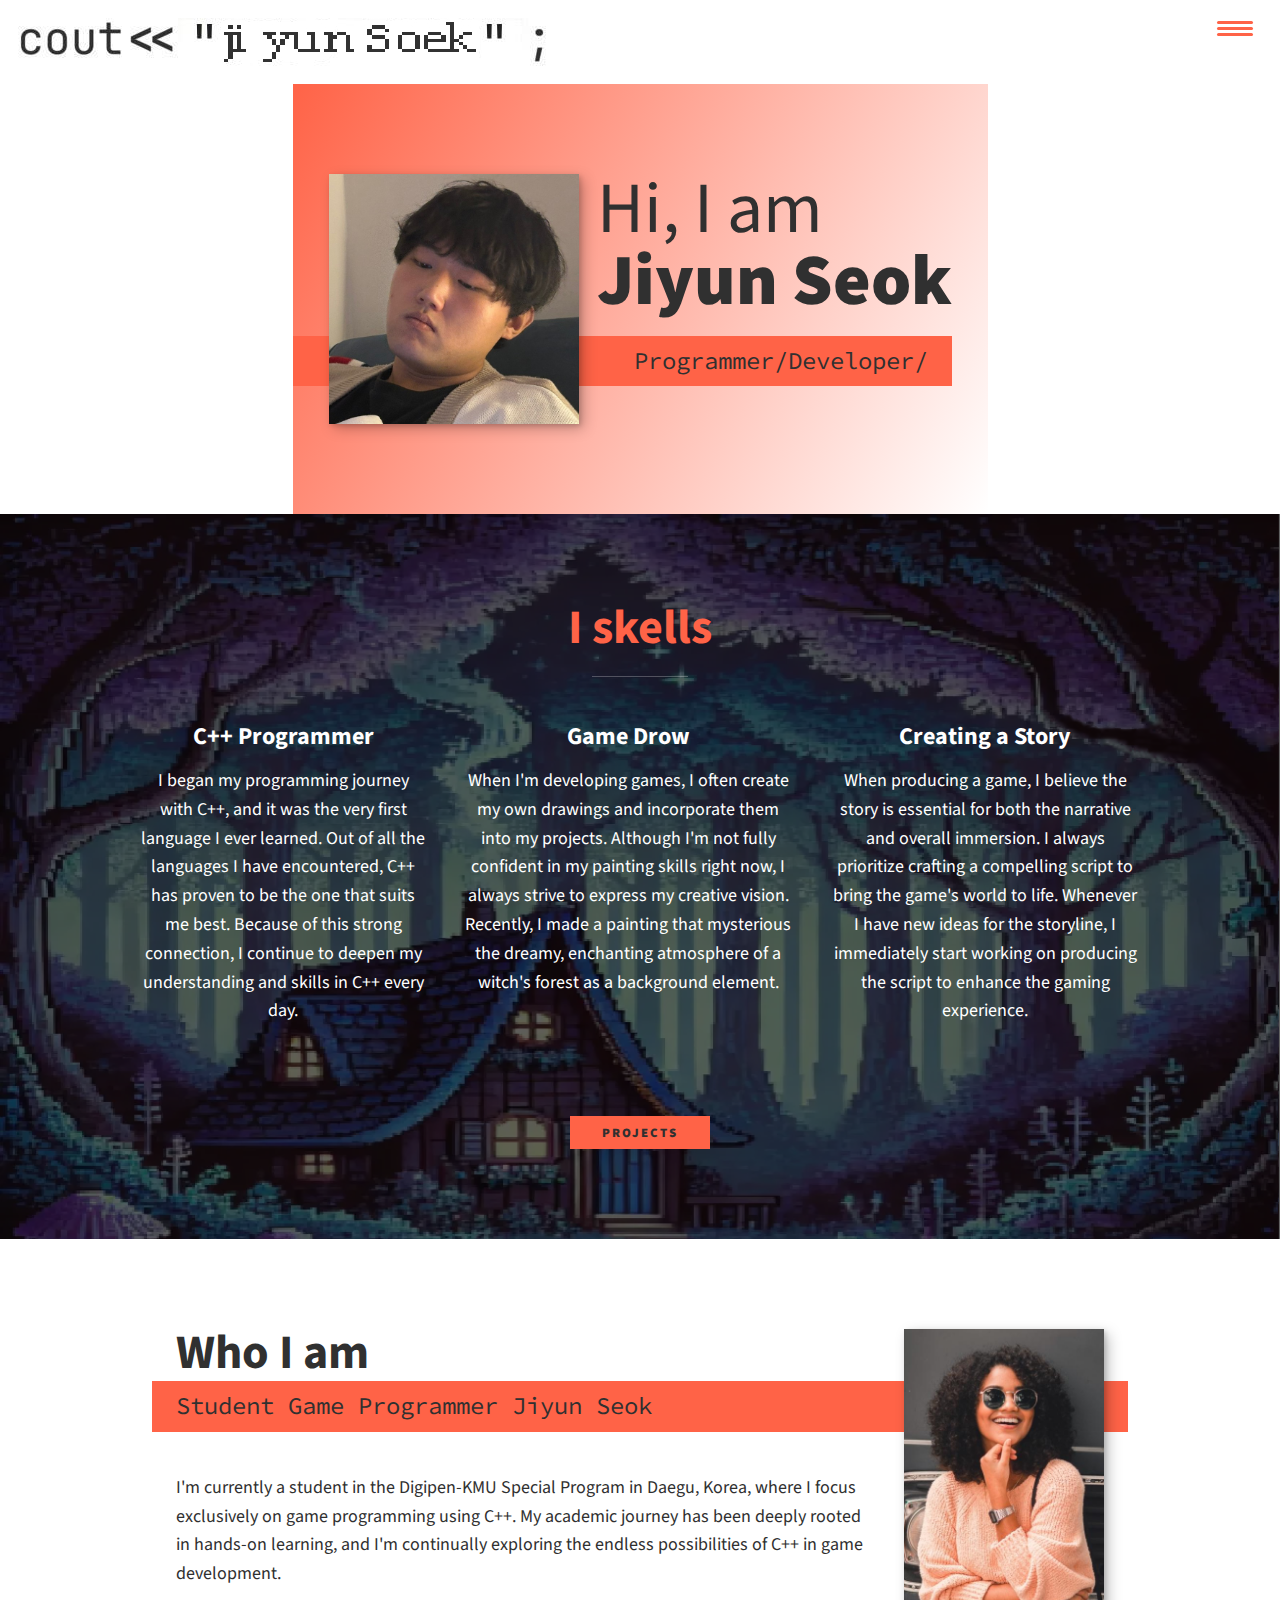
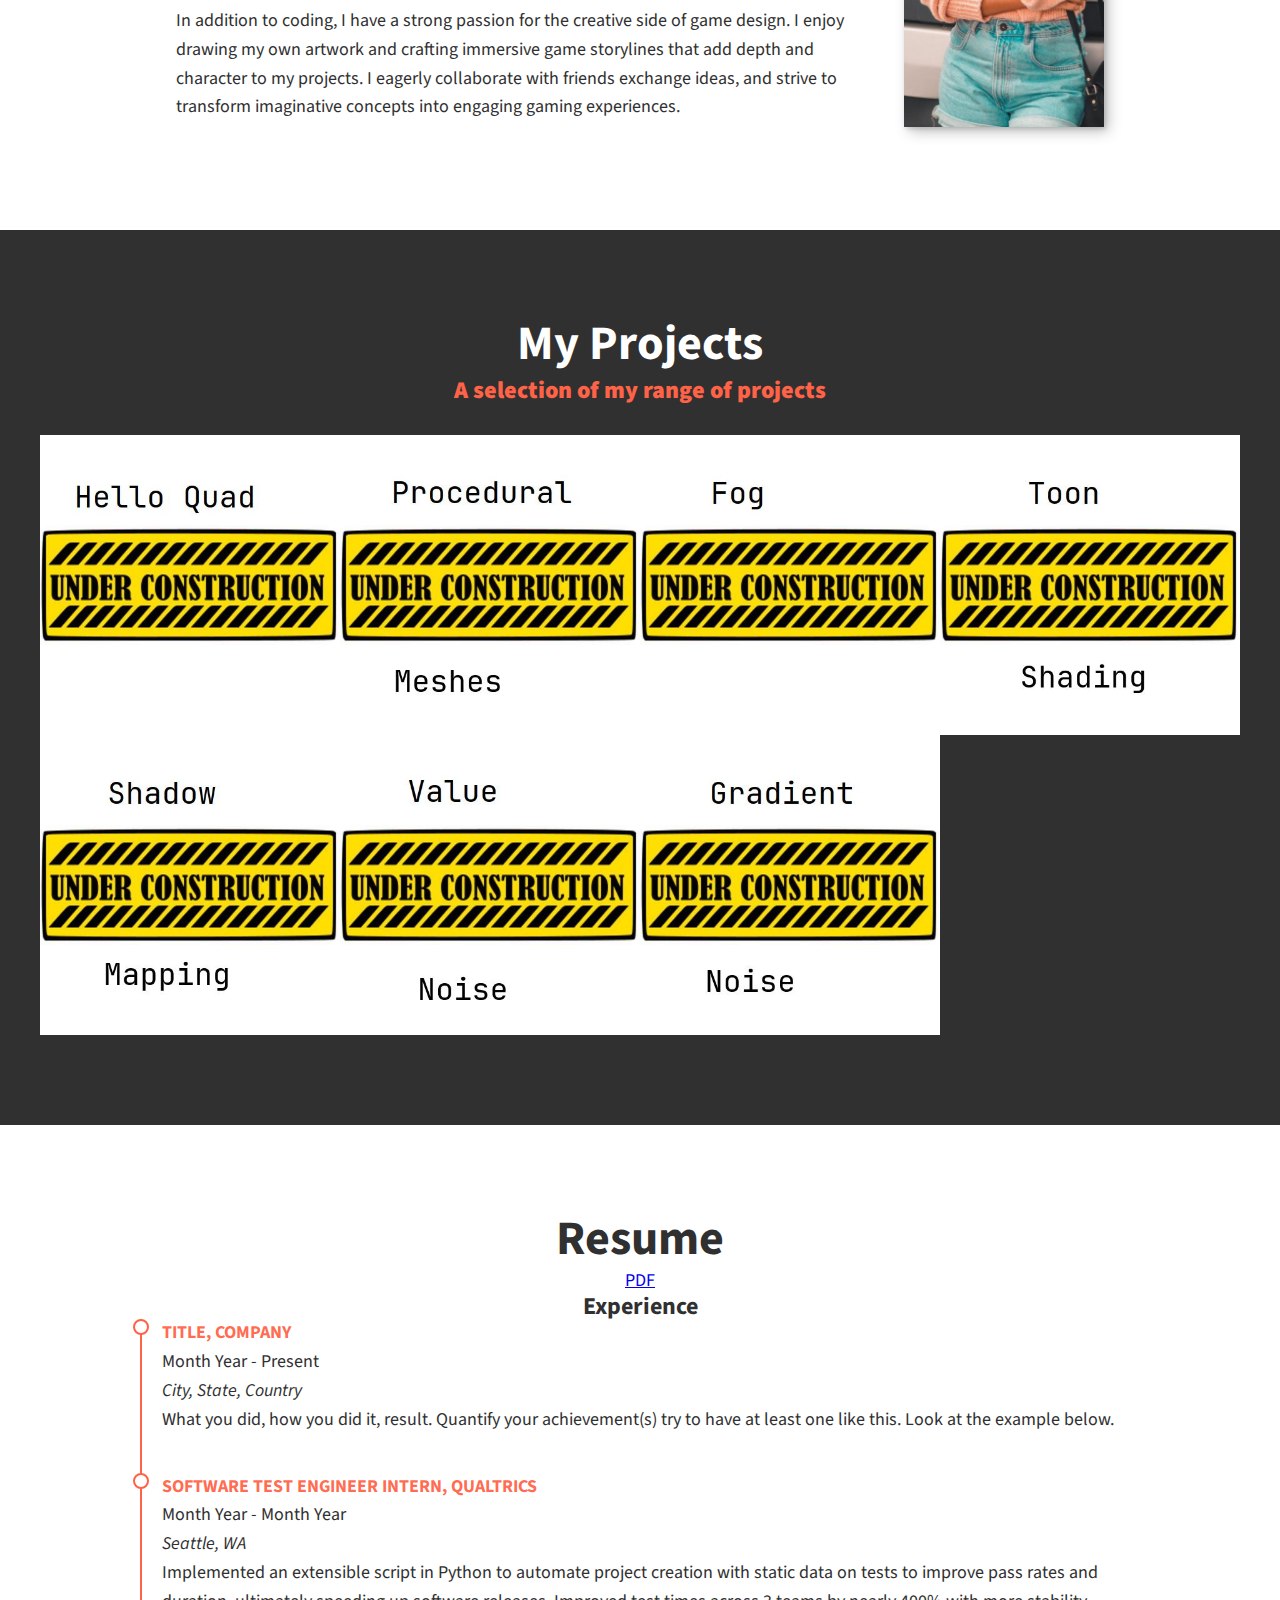
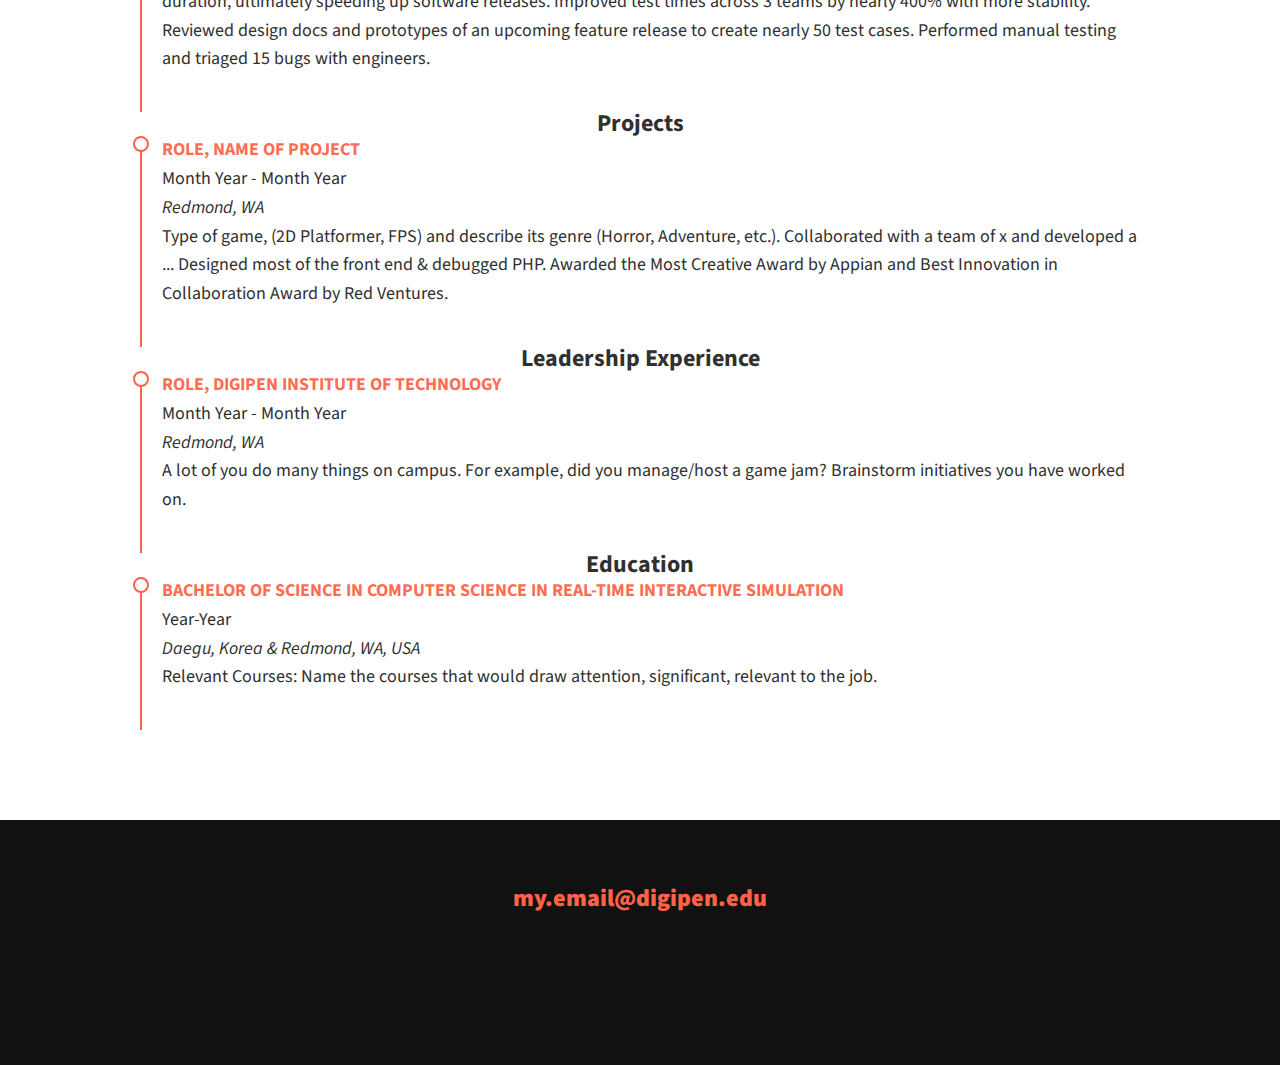
==== commit 8043886a: "some fix" ====
--- a/index.html
+++ b/index.html
@@ -68,29 +68,26 @@
         <h2 class="section__title section__title--services">I skells</h2>
         <div class="services">
             <div class="service">
-                <h3>SKILL TODO</h3>
-                <p> TODO
-                    Lorem ipsum dolor sit amet, consectetur adipiscing elit, sed do eiusmod tempor incididunt ut labore
-                    et dolore magna aliqua. Ut enim ad minim veniam, quis nostrud exercitation ullamco laboris nisi ut
-                    aliquip ex ea commodo consequat.
+                <h3>C++ Programmer</h3>
+                <p> I began my programming journey with C++, and it was the very first language I ever learned.
+                    Out of all the languages I have encountered, C++ has proven to be the one that suits me best.
+                    Because of this strong connection, I continue to deepen my understanding and skills in C++ every day.
                 </p>
             </div>
 
             <div class="service">
-                <h3>SKILL TODO</h3>
-                <p> TODO
-                    Lorem ipsum dolor sit amet, consectetur adipiscing elit, sed do eiusmod tempor incididunt ut labore
-                    et dolore magna aliqua. Ut enim ad minim veniam, quis nostrud exercitation ullamco laboris nisi ut
-                    aliquip ex ea commodo consequat.
+                <h3>Game Drow</h3>
+                <p> When I'm developing games, I often create my own drawings and incorporate them into my projects.
+                    Although I'm not fully confident in my painting skills right now, I always strive to express my creative vision.
+                    Recently, I made a painting that mysterious the dreamy, enchanting atmosphere of a witch's forest as a background element.
                 </p>
             </div>
 
             <div class="service">
-                <h3>SKILL TODO</h3>
-                <p> TODO
-                    Lorem ipsum dolor sit amet, consectetur adipiscing elit, sed do eiusmod tempor incididunt ut labore
-                    et dolore magna aliqua. Ut enim ad minim veniam, quis nostrud exercitation ullamco laboris nisi ut
-                    aliquip ex ea commodo consequat.
+                <h3>Creating a Story</h3>
+                <p> When producing a game, I believe the story is essential for both the narrative and overall immersion.
+                    I always prioritize crafting a compelling script to bring the game's world to life.
+                    Whenever I have new ideas for the storyline, I immediately start working on producing the script to enhance the gaming experience.
                 </p>
             </div>
         </div>
--- a/css/style.css
+++ b/css/style.css
@@ -16,7 +16,7 @@
 
   --clr-light: #ffffff;
   --clr-dark: #303030;
-  --clr-accent: #16e0bd;
+  --clr-accent: #ff6347;
 
   --fs-h1: 3rem;
   --fs-h2: 2.25rem;
@@ -25,6 +25,7 @@
 
   --bs: 0.25em 0.25em 0.75em rgba(0, 0, 0, 0.25),
     0.125em 0.125em 0.25em rgba(0, 0, 0, 0.15);
+    --ts-shadow: 1px 1px 3px rgba(0,0,0,0.2);
 }
 
 /* With wider screens use differnt/bigger numbers */
@@ -251,6 +252,7 @@
 .intro {
   position: relative;
   z-index: 2;
+  background: linear-gradient(120deg, var(--clr-accent), var(--clr-light));
 }
 
 .intro-bg {
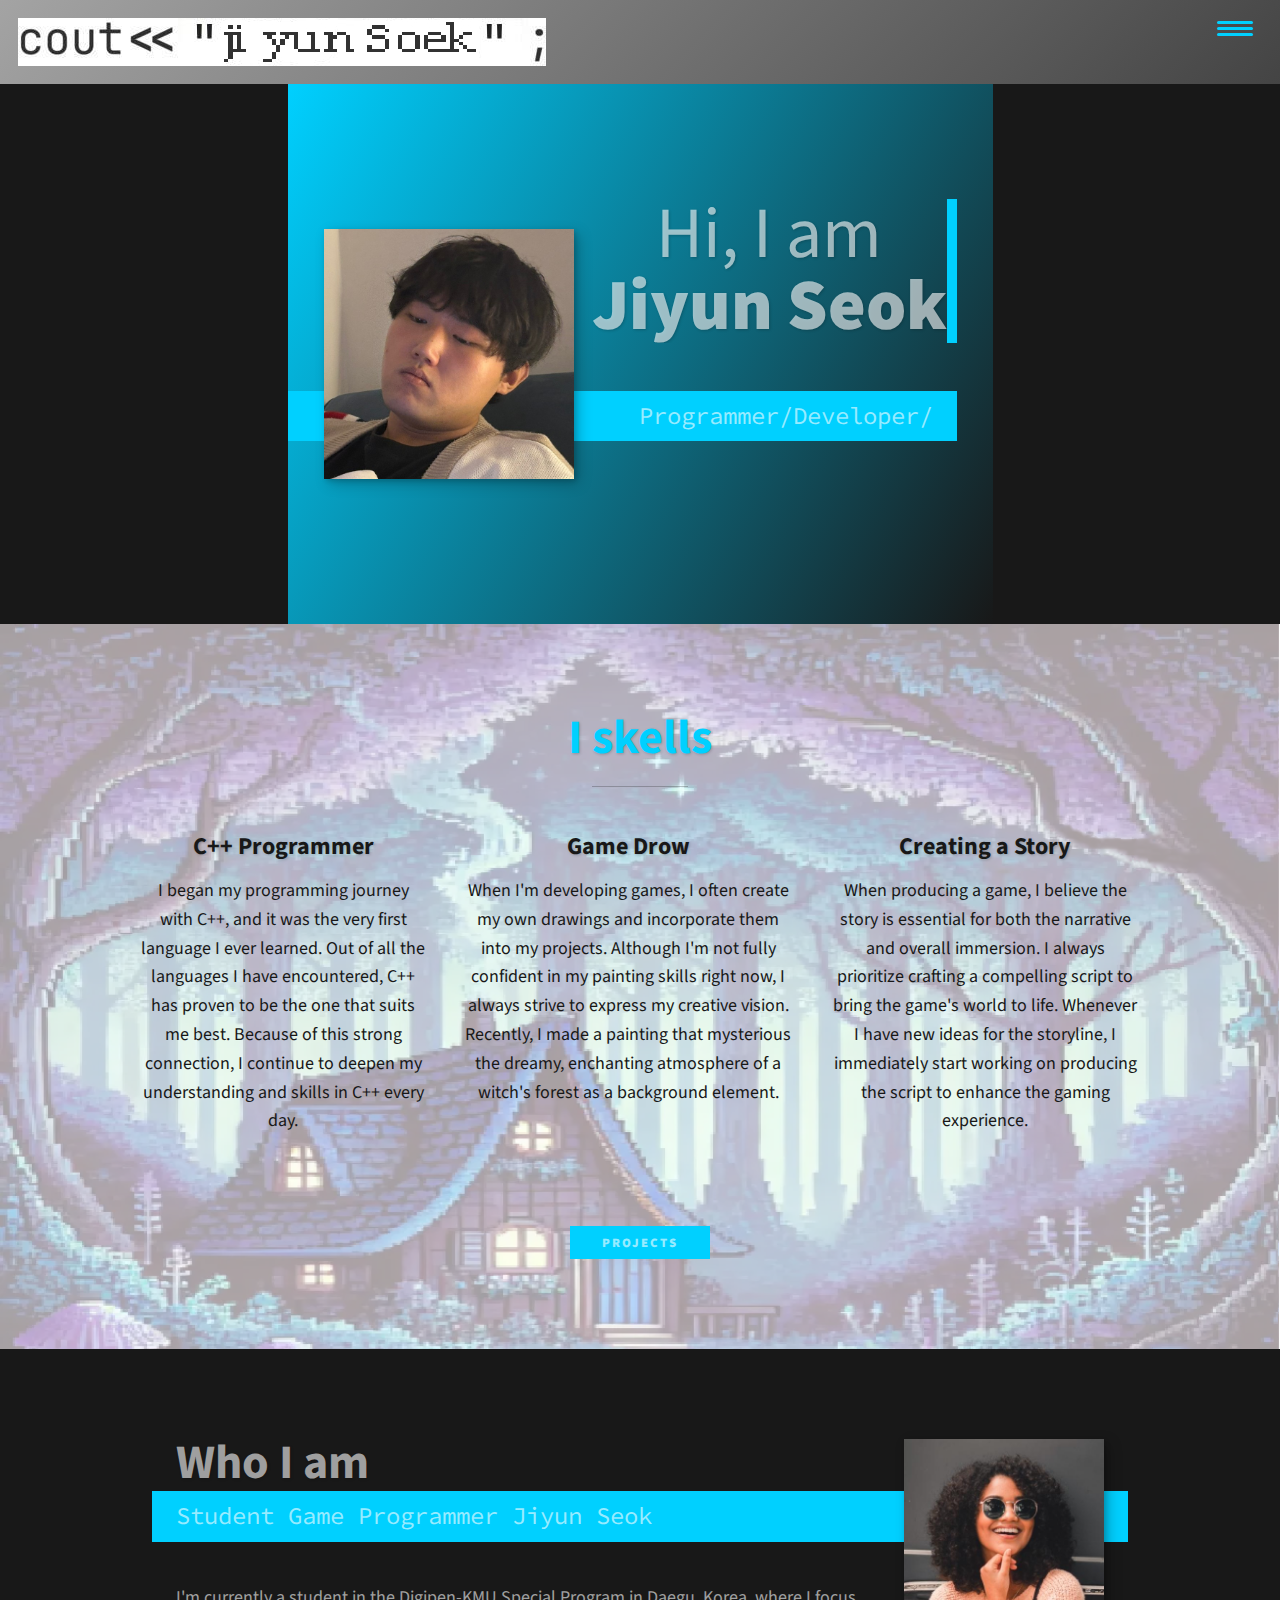
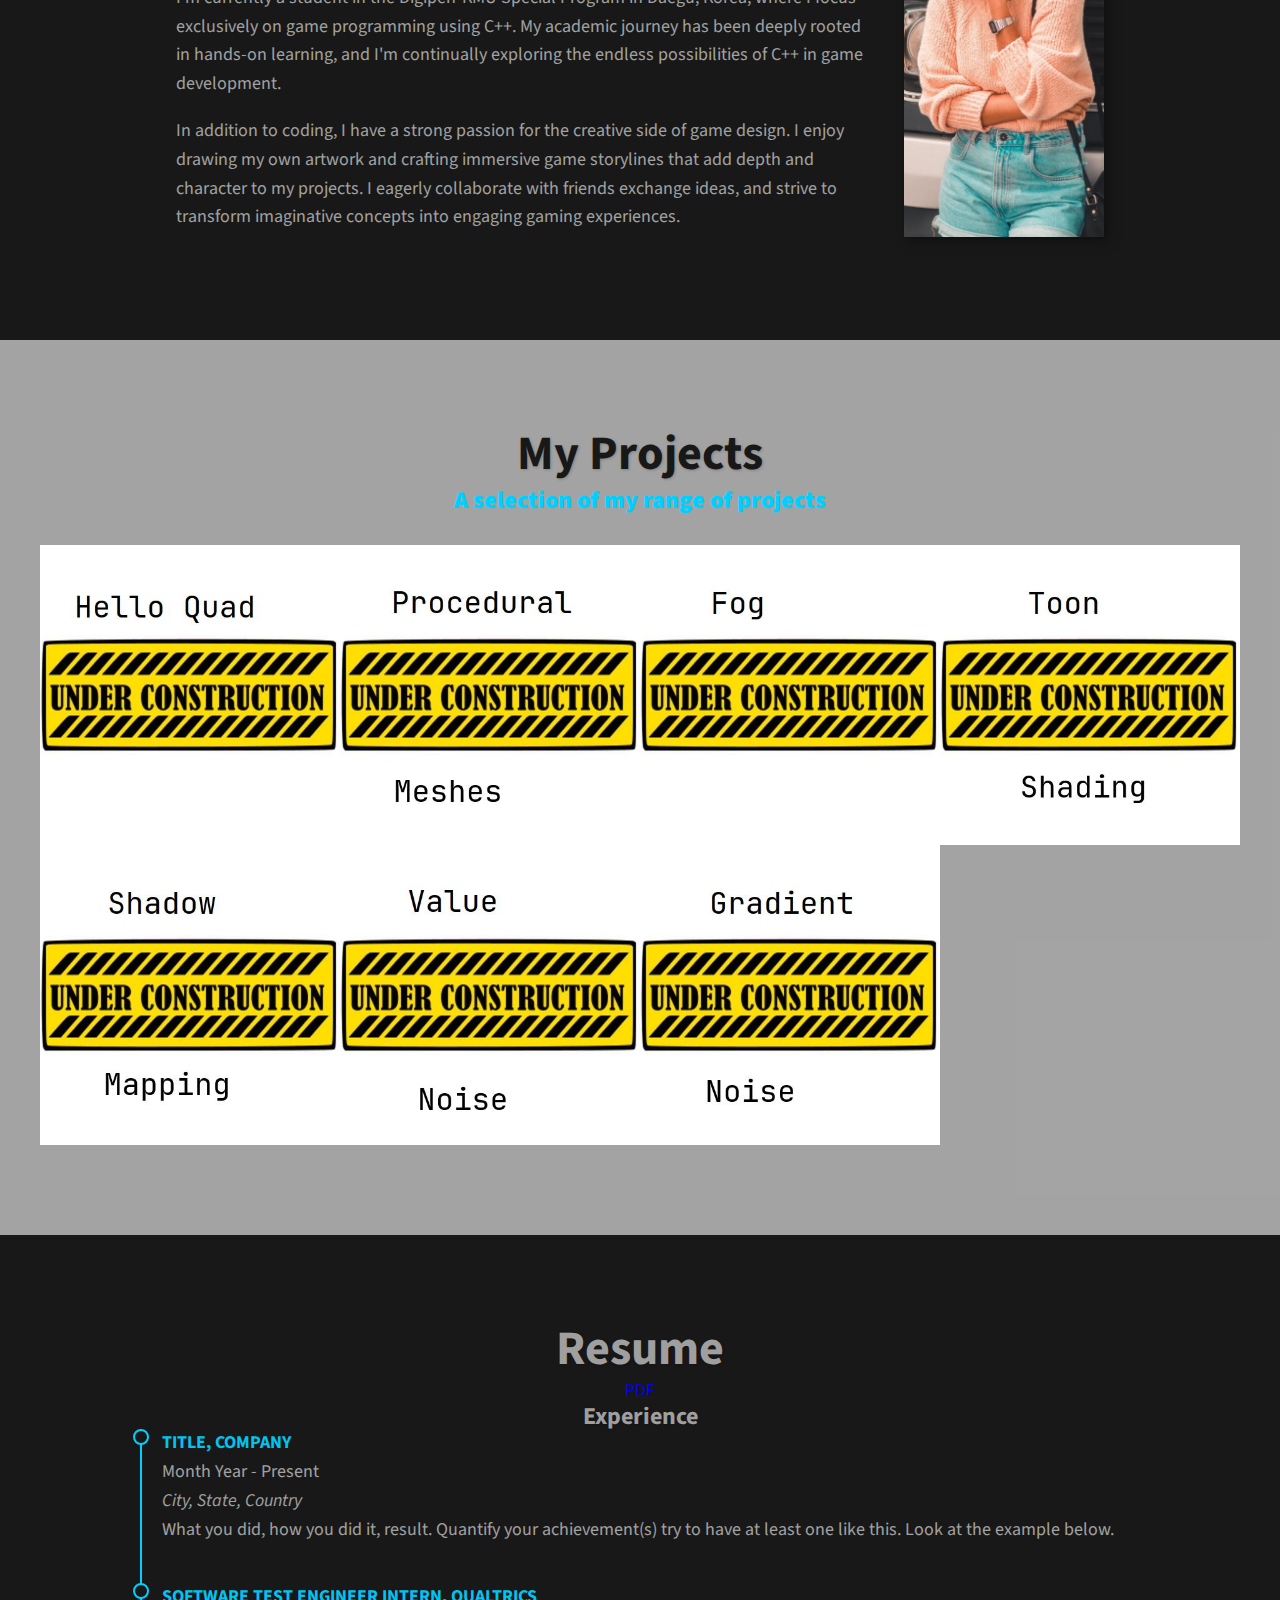
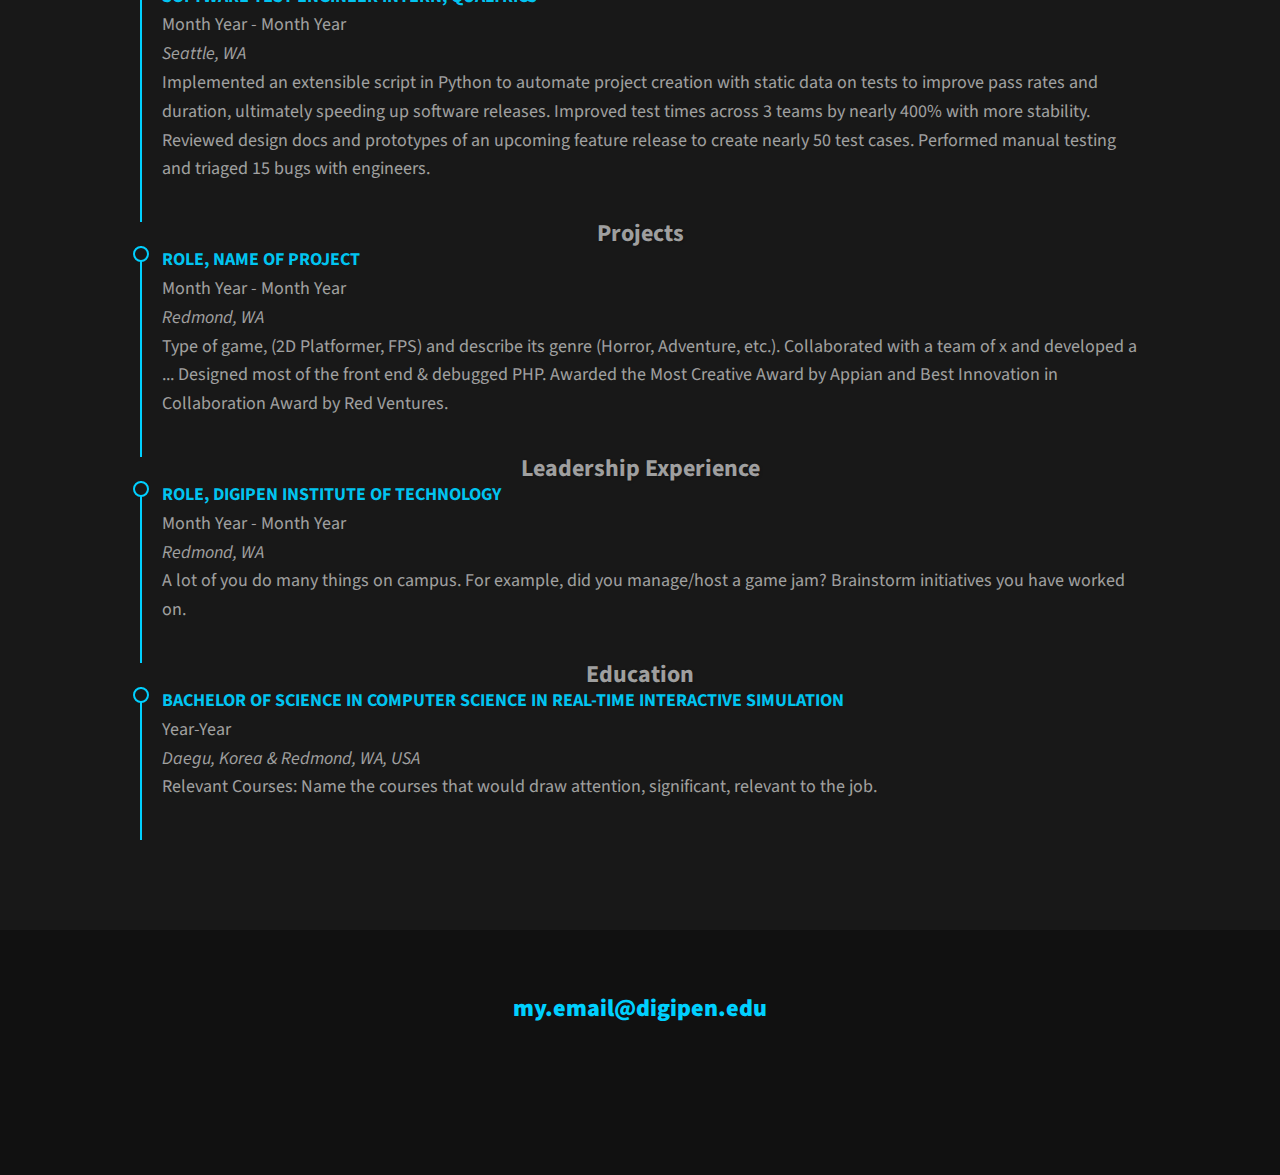
==== commit 048edcfb: "change" ====
--- a/index.html
+++ b/index.html
@@ -55,7 +55,7 @@
         <!-- <div class="intro-bg">
             <iframe src="webgl/for_fun.html"></iframe>
         </div> -->
-        <h1 class="section__title section__title--intro">
+        <h1 class="section__title section__title--intro typewriter">
             Hi, I am <strong>Jiyun Seok</strong>
         </h1>
     </h1>
--- a/css/style.css
+++ b/css/style.css
@@ -6,7 +6,6 @@
 }
 
 /* Custom Properties */
-
 :root {
   --ff-primary: "Source Sans 3", sans-serif;
   --ff-secondary: "Source Code Pro", monospace;
@@ -14,9 +13,9 @@
   --fw-reg: 1200;
   --fw-bold: 900;
 
-  --clr-light: #ffffff;
-  --clr-dark: #303030;
-  --clr-accent: #ff6347;
+  --clr-light: #181818;    
+  --clr-dark:  #ffffff9a;    
+  --clr-accent: #00d0ff;   
 
   --fs-h1: 3rem;
   --fs-h2: 2.25rem;
@@ -24,11 +23,11 @@
   --fs-body: 1rem;
 
   --bs: 0.25em 0.25em 0.75em rgba(0, 0, 0, 0.25),
-    0.125em 0.125em 0.25em rgba(0, 0, 0, 0.15);
-    --ts-shadow: 1px 1px 3px rgba(0,0,0,0.2);
-}
-
-/* With wider screens use differnt/bigger numbers */
+        0.125em 0.125em 0.25em rgba(0, 0, 0, 0.15);
+  --ts-shadow: 1px 1px 3px rgba(0, 0, 0, 0.2);
+}
+
+/* With wider screens use different/bigger numbers */
 @media (min-width: 800px) {
   :root {
     --fs-h1: 4.5rem;
@@ -39,7 +38,6 @@
 }
 
 /* General Styles */
-
 html {
   scroll-behavior: smooth;
 }
@@ -90,12 +88,12 @@
 }
 
 /* Typography */
-
 h1,
 h2,
 h3 {
   line-height: 1;
   margin: 0;
+  text-shadow: var(--ts-shadow);
 }
 
 h1 {
@@ -146,6 +144,7 @@
   display: flex;
   justify-content: space-between;
   padding: 1em;
+  background: linear-gradient(135deg, var(--clr-dark), #444);
 }
 .logo {
   max-width: 528px;
@@ -160,7 +159,6 @@
   left: 0;
   right: 0;
   z-index: 100;
-
   transform: translateX(100%);
   transition: transform 250ms cubic-bezier(0.5, 0, 0.5, 1);
 }
@@ -248,11 +246,18 @@
   bottom: 6px;
 }
 
-/* Intro Section */
 .intro {
   position: relative;
-  z-index: 2;
+  z-index: -2;
   background: linear-gradient(120deg, var(--clr-accent), var(--clr-light));
+  text-align: center;
+  padding: 4em 2em;
+  width: 100%;
+  min-height: 60vh;
+  display: flex;
+  flex-direction: column;
+  justify-content: center;
+  align-items: center;
 }
 
 .intro-bg {
@@ -361,7 +366,6 @@
 }
 
 /* About Me */
-
 .about-me {
   max-width: 1000px;
   margin: 0 auto;
@@ -530,9 +534,14 @@
 /* individual portfolio item styles */
 
 .portfolio-item-individual {
-  padding: 0 2em 2em;
+  background: var(--clr-light); 
+  padding: 2em;
+  border-radius: 10px;
+  box-shadow: 0.3em 0.3em 0.8em rgba(0, 0, 0, 0.3);
   max-width: 1200px;
-  margin: 0 auto;
+  margin: 2em auto;
+  color: var(--clr-dark);
+  border: 2px dashed var(--clr-accent); 
 }
 
 .portfolio-item-individual p,
@@ -552,3 +561,20 @@
   margin: 0 auto; /* Centering */
   border: none;
 }
+.typewriter {
+  overflow: hidden;            
+  white-space: nowrap;          
+  border-right: 0.15em solid var(--clr-accent);  
+  animation: typing 3.5s steps(40, end), blink-caret 0.75s step-end infinite;
+}
+
+@keyframes typing {
+  from { width: 0; }
+  to { width: 100%; }
+}
+
+
+@keyframes blink-caret {
+  from, to { border-color: transparent; }
+  50% { border-color: var(--clr-accent); }
+}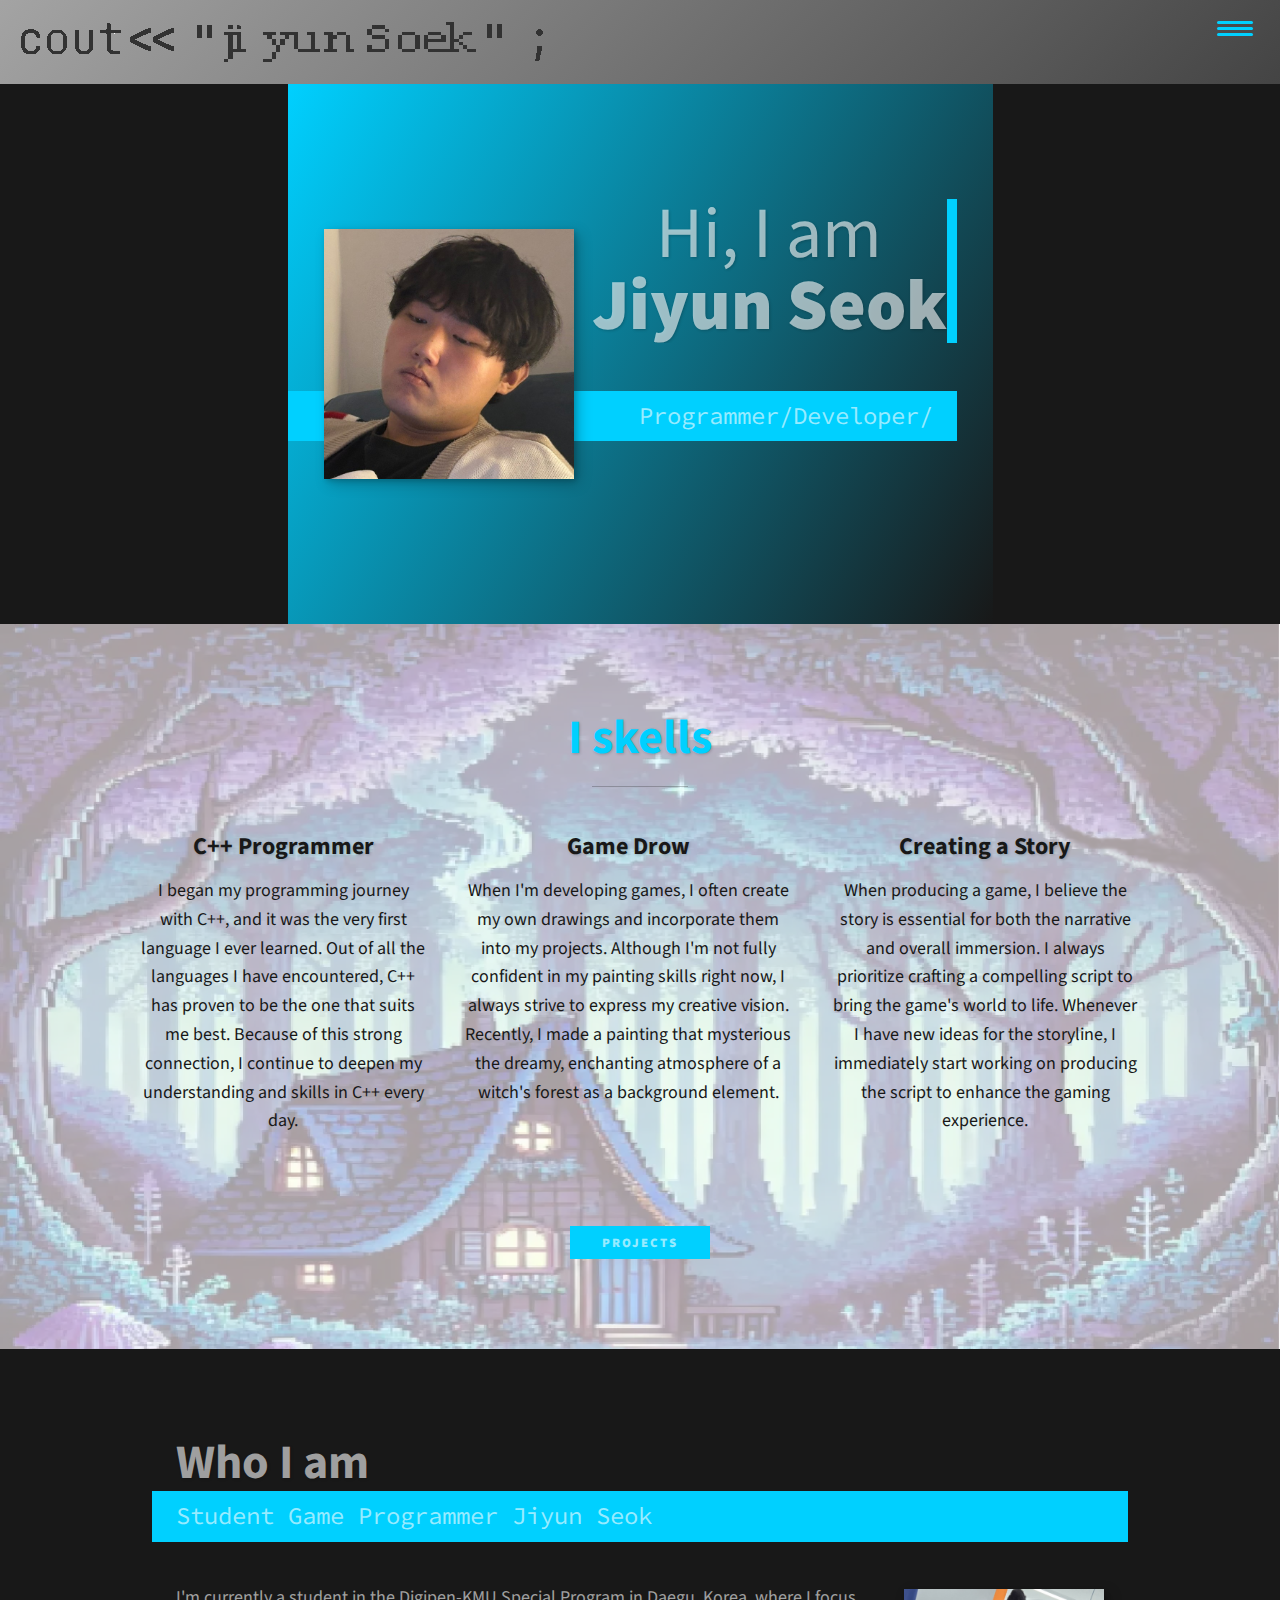
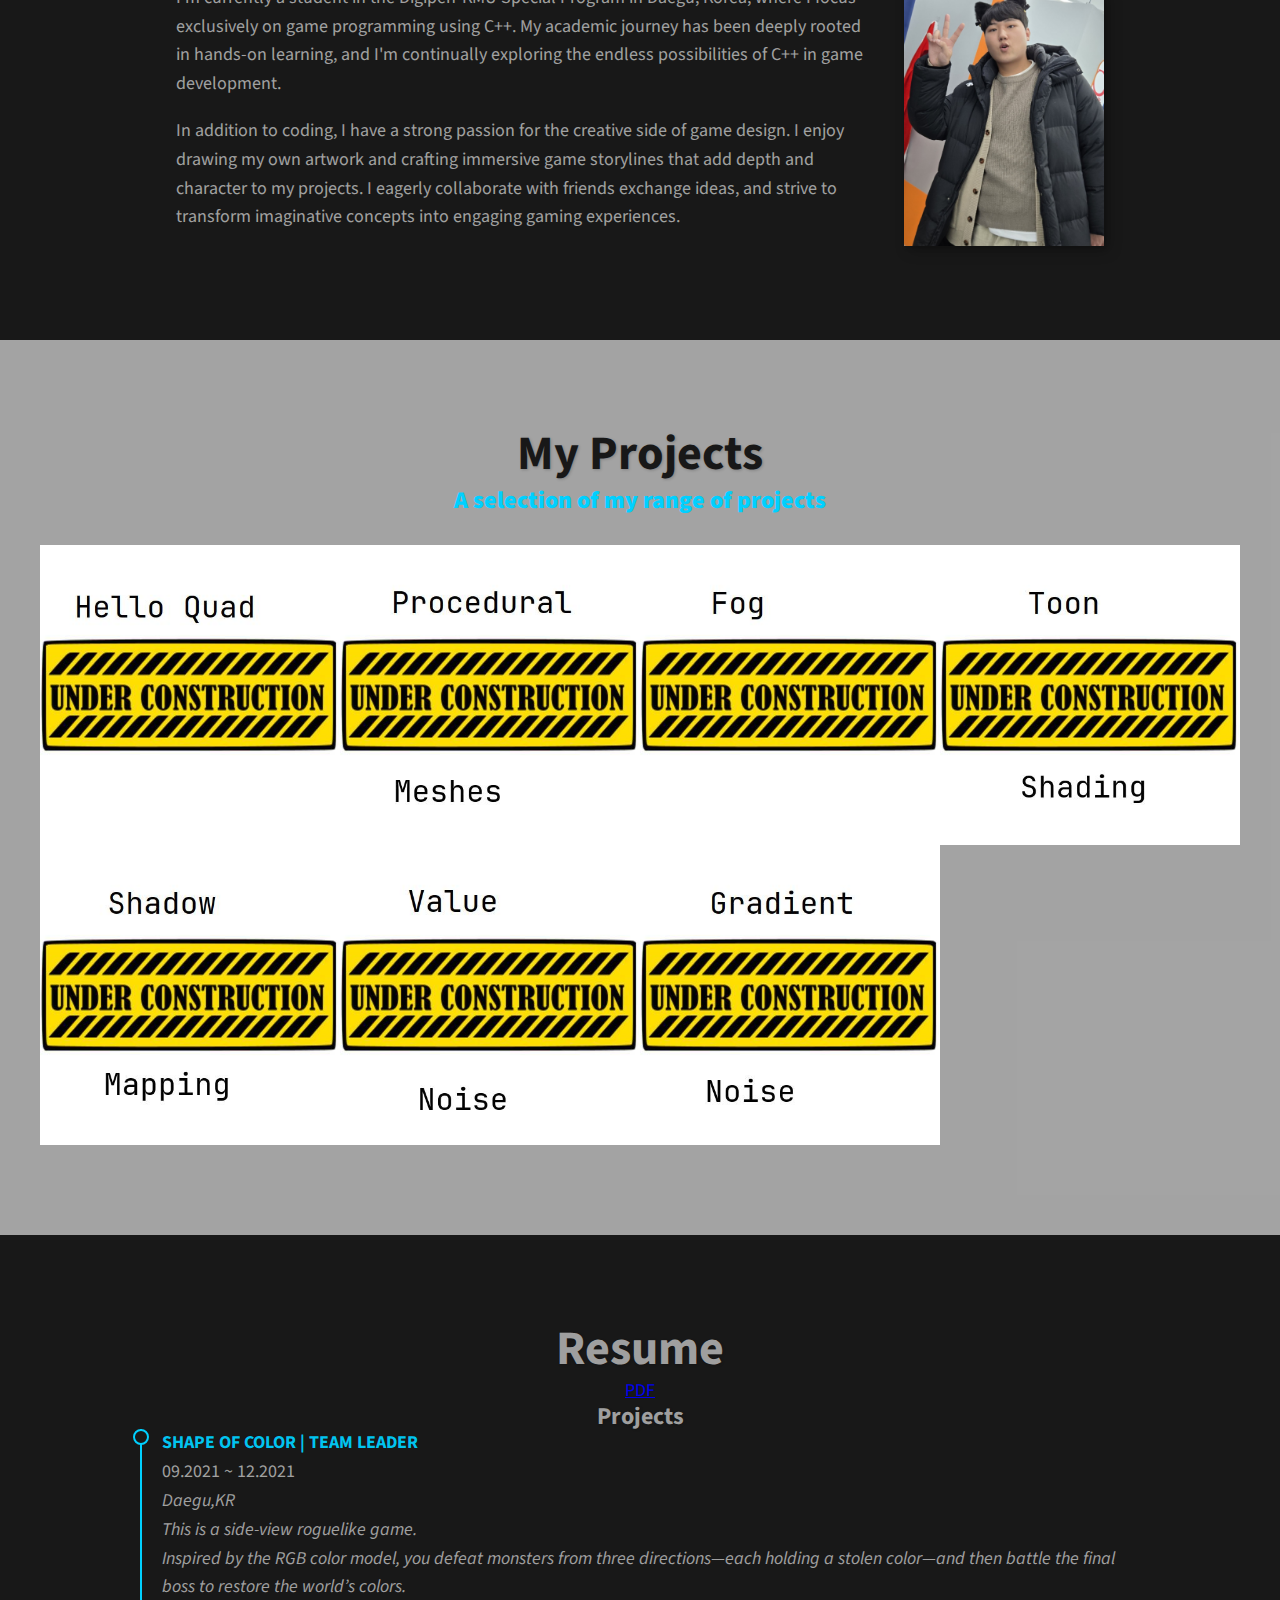
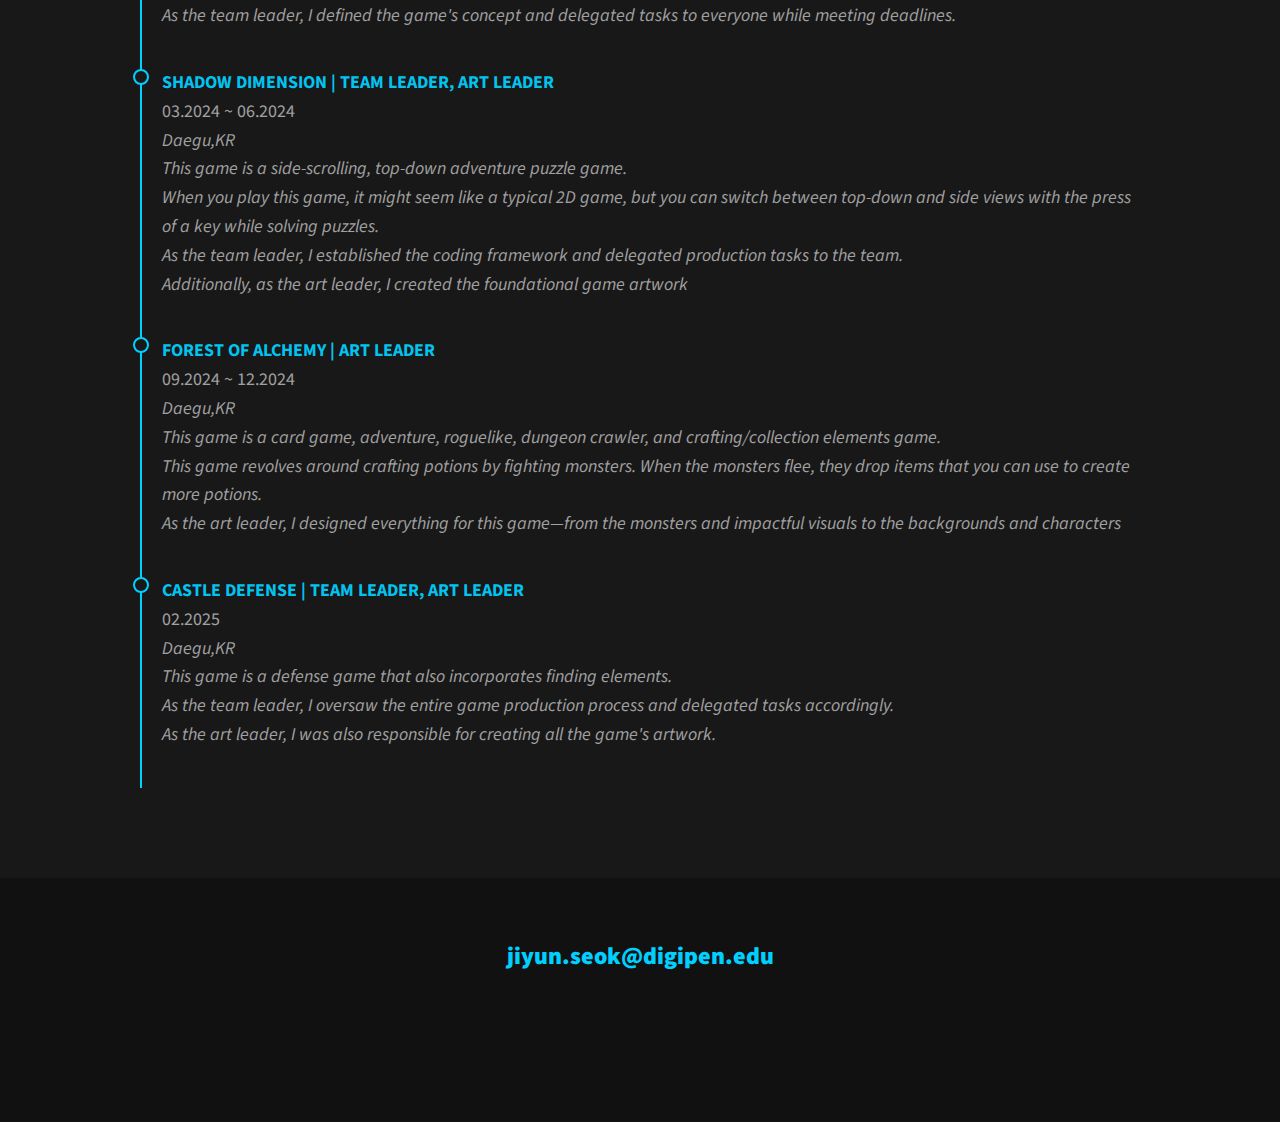
==== commit 6ed05eb2: "finish" ====
--- a/index.html
+++ b/index.html
@@ -32,7 +32,7 @@
     <header>
         <div class="logo">
             <!-- alt text can be blank since the logo is purely decorative and putting something like logo isn't actually helpful -->
-            <img src="img/cout.jpg" alt="">
+            <img src="img/cout.png" alt="">
         </div>
         <button class="nav-toggle" aria-label="toggle navigation">
             <span class="hamburger"></span>
@@ -155,61 +155,51 @@
         <a target="_blank" href="docs/Resume.pdf"><i class="far fa-file-pdf"></i> PDF</a>
 
         <div class="resume-section">
-            <h3>Experience</h3>
-            <div class="resume-item">
-                <p>
-                    <b>Title, Company</b></br>
-                    Month Year - Present</br>
-                    <em>City, State, Country</em></br>
-                    What you did, how you did it, result. Quantify your achievement(s) try to have at least one like
-                    this. Look at the example below.
-                </p>
-            </div>
-            <div class="resume-item">
-                <p>
-                    <b>Software Test Engineer Intern, Qualtrics</b></br>
-                    Month Year - Month Year </br>
-                    <em>Seattle, WA</em></br>
-                    Implemented an extensible script in Python to automate project creation with static data on tests to
-                    improve pass rates and duration, ultimately speeding up software releases. Improved test times
-                    across 3 teams by nearly 400% with more stability. Reviewed design docs and prototypes of an
-                    upcoming feature release to create nearly 50 test cases. Performed manual testing and triaged 15
-                    bugs with engineers.
-                </p>
-            </div>
             <h3>Projects</h3>
             <div class="resume-item">
                 <p>
-                    <b>Role, Name of Project</b></br>
-                    Month Year - Month Year</br>
-                    <em>Redmond, WA</em></br>
-                    Type of game, (2D Platformer, FPS) and describe its genre (Horror, Adventure, etc.).
-                    Collaborated with a team of x and developed a ...
-                    Designed most of the front end & debugged PHP.
-                    Awarded the Most Creative Award by Appian and Best Innovation in Collaboration Award by Red
-                    Ventures.
-                </p>
-            </div>
-
-            <h3>Leadership Experience</h3>
-            <div class="resume-item">
-                <p>
-                    <b>Role, DigiPen Institute of Technology</b></br>
-                    Month Year - Month Year</br>
-                    <em>Redmond, WA</em></br>
-                    A lot of you do many things on campus.
-                    For example, did you manage/host a game jam?
-                    Brainstorm initiatives you have worked on.
-                </p>
-            </div>
-
-            <h3>Education</h3>
-            <div class="resume-item">
-                <p>
-                    <b>Bachelor of Science in Computer Science in Real-Time Interactive Simulation</b></br>
-                    Year-Year</br>
-                    <em>Daegu, Korea & Redmond, WA, USA</em></br>
-                    Relevant Courses: Name the courses that would draw attention, significant, relevant to the job.
+                    <b>Shape of Color | Team Leader</b></br>
+                    09.2021 ~ 12.2021 </br>
+                    <em>Daegu,KR</em></br>
+                    <em>This is a side-view roguelike game.</em></br>
+                    <em>Inspired by the RGB color model, you defeat monsters from three directions—each holding a stolen 
+                    color—and then battle the final boss to restore the world’s colors.</em></br>
+                    <em>As the team leader, I defined the game's concept and delegated tasks to everyone while meeting deadlines.</em></br>
+
+                </p>
+            </div>
+            <div class="resume-item">
+                <p>
+                    <b>Shadow Dimension | Team Leader, Art Leader</b></br>
+                    03.2024 ~ 06.2024 </br>
+                    <em>Daegu,KR</em></br>
+                    <em>This game is a side-scrolling, top-down adventure puzzle game.</em></br>
+                    <em>When you play this game, it might seem like a typical 2D game, but you can switch between top-down and side views with the
+                        press of a key while solving puzzles. </em></br>
+                    <em>As the team leader, I established the coding framework and delegated production tasks to the team.</em></br>
+                    <em>Additionally, as the art leader, I created the foundational game artwork</em></br>
+                </p>
+            </div>
+            <div class="resume-item">
+                <p>
+                    <b>Forest of Alchemy | Art Leader</b></br>
+                    09.2024 ~ 12.2024 </br>
+                    <em>Daegu,KR</em></br>
+                    <em>This game is a card game, adventure, roguelike, dungeon crawler, and crafting/collection elements game.</em></br>
+                    <em>This game revolves around crafting potions by fighting monsters. When the monsters flee, they drop items that you can use to
+                        create more potions. </em></br>
+                    <em>As the art leader, I designed everything for this game—from the monsters and impactful visuals to the backgrounds and
+                        characters</em></br>
+                </p>
+            </div>
+            <div class="resume-item">
+                <p>
+                    <b>Castle Defense | Team Leader, Art Leader</b></br>
+                    02.2025 </br>
+                    <em>Daegu,KR</em></br>
+                    <em>This game is a defense game that also incorporates finding elements.</em></br>
+                    <em>As the team leader, I oversaw the entire game production process and delegated tasks accordingly.</em></br>
+                    <em>As the art leader, I was also responsible for creating all the game's artwork.</em></br>
                 </p>
             </div>
         </div>
@@ -218,15 +208,15 @@
 
     <!-- Footer -->
     <footer class="footer">
-        <a href="mailto:my.email@digipen.edu" class="footer__link">my.email@digipen.edu</a>
+        <a href="mailto:my.email@digipen.edu" class="footer__link">jiyun.seok@digipen.edu</a>
         <ul class="social-list">
             <li class="social-list__item">
-                <a class="social-list__link" href="https://linkedin.com/in/mylinkedinid">
+                <a class="social-list__link" href="https://www.linkedin.com/feed/">
                     <i class="fab fa-linkedin"></i>
                 </a>
             </li>
             <li class="social-list__item">
-                <a class="social-list__link" href="https://github.com/mygithubid">
+                <a class="social-list__link" href="https://github.com/seokjiyun">
                     <i class="fab fa-github"></i>
                 </a>
             </li>
--- a/css/style.css
+++ b/css/style.css
@@ -404,6 +404,7 @@
     grid-area: img;
     position: relative;
     z-index: 2;
+    top: 150px;
   }
 }
 
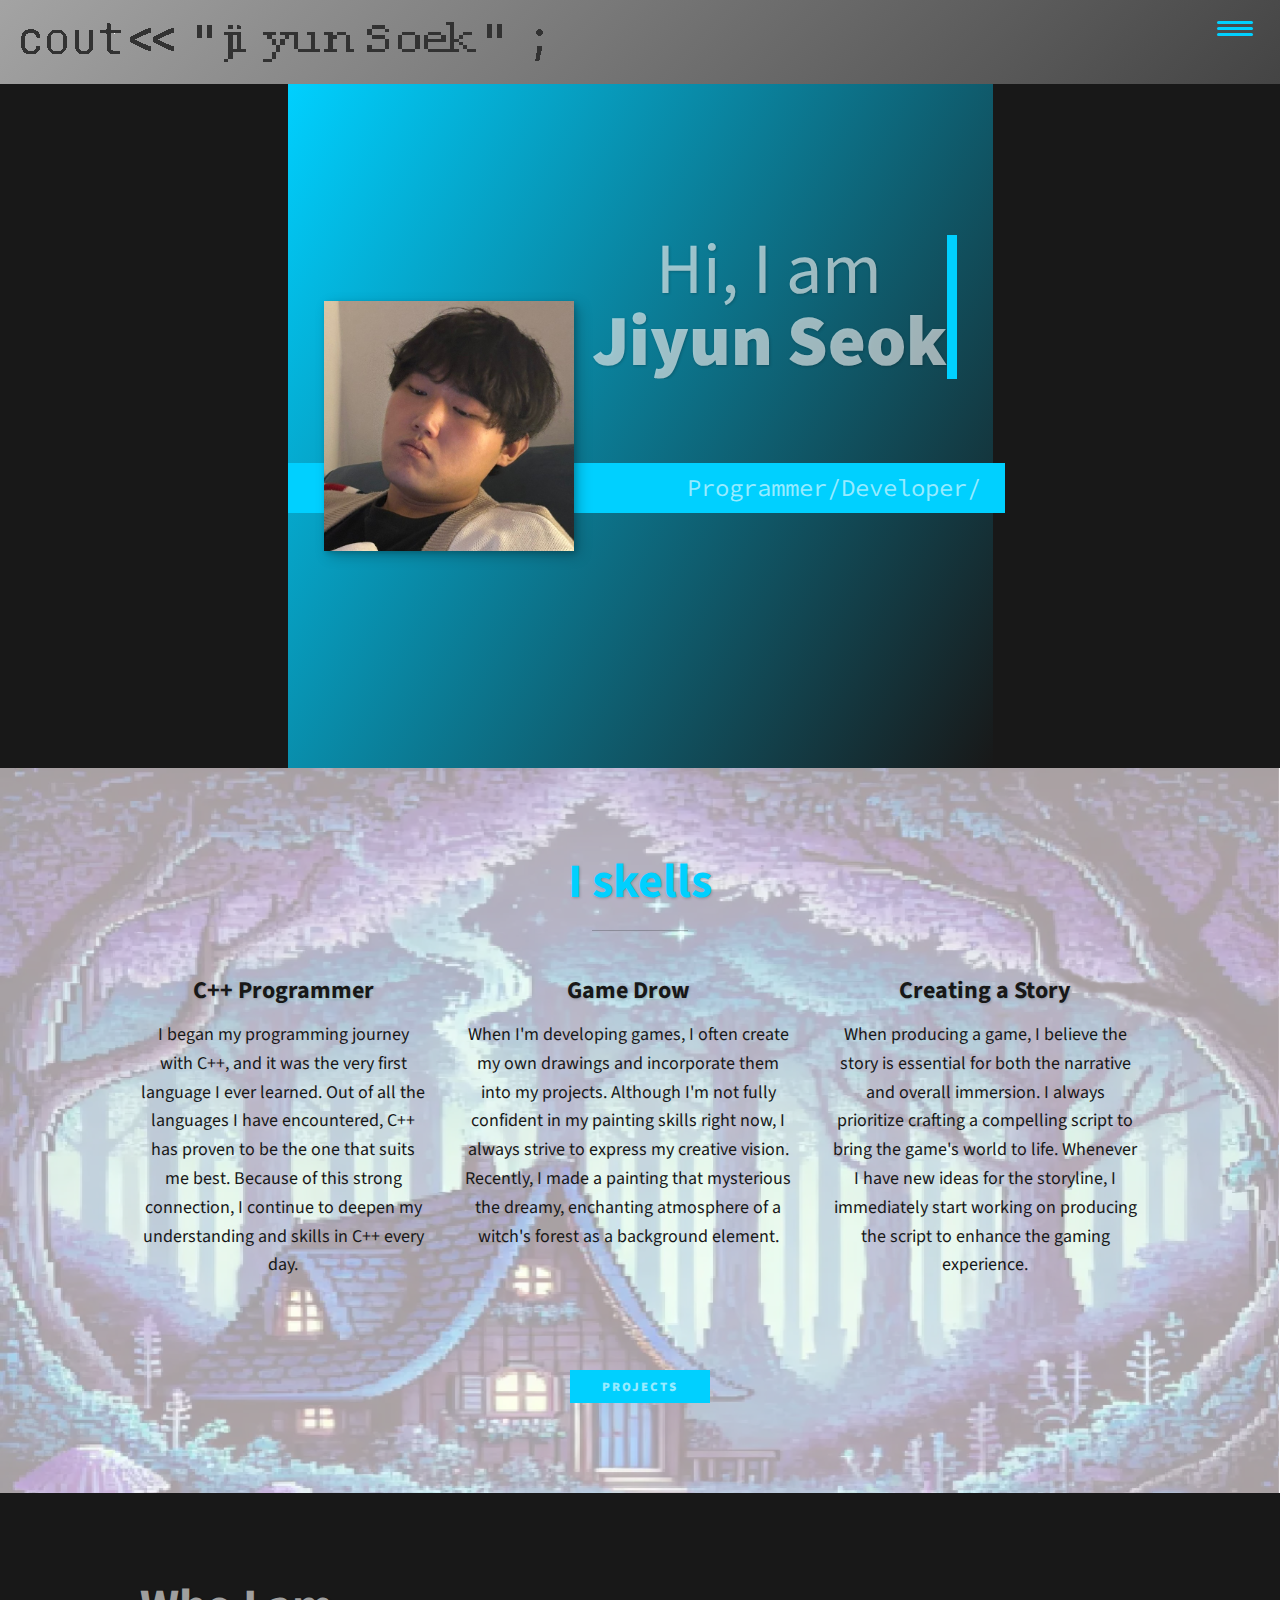
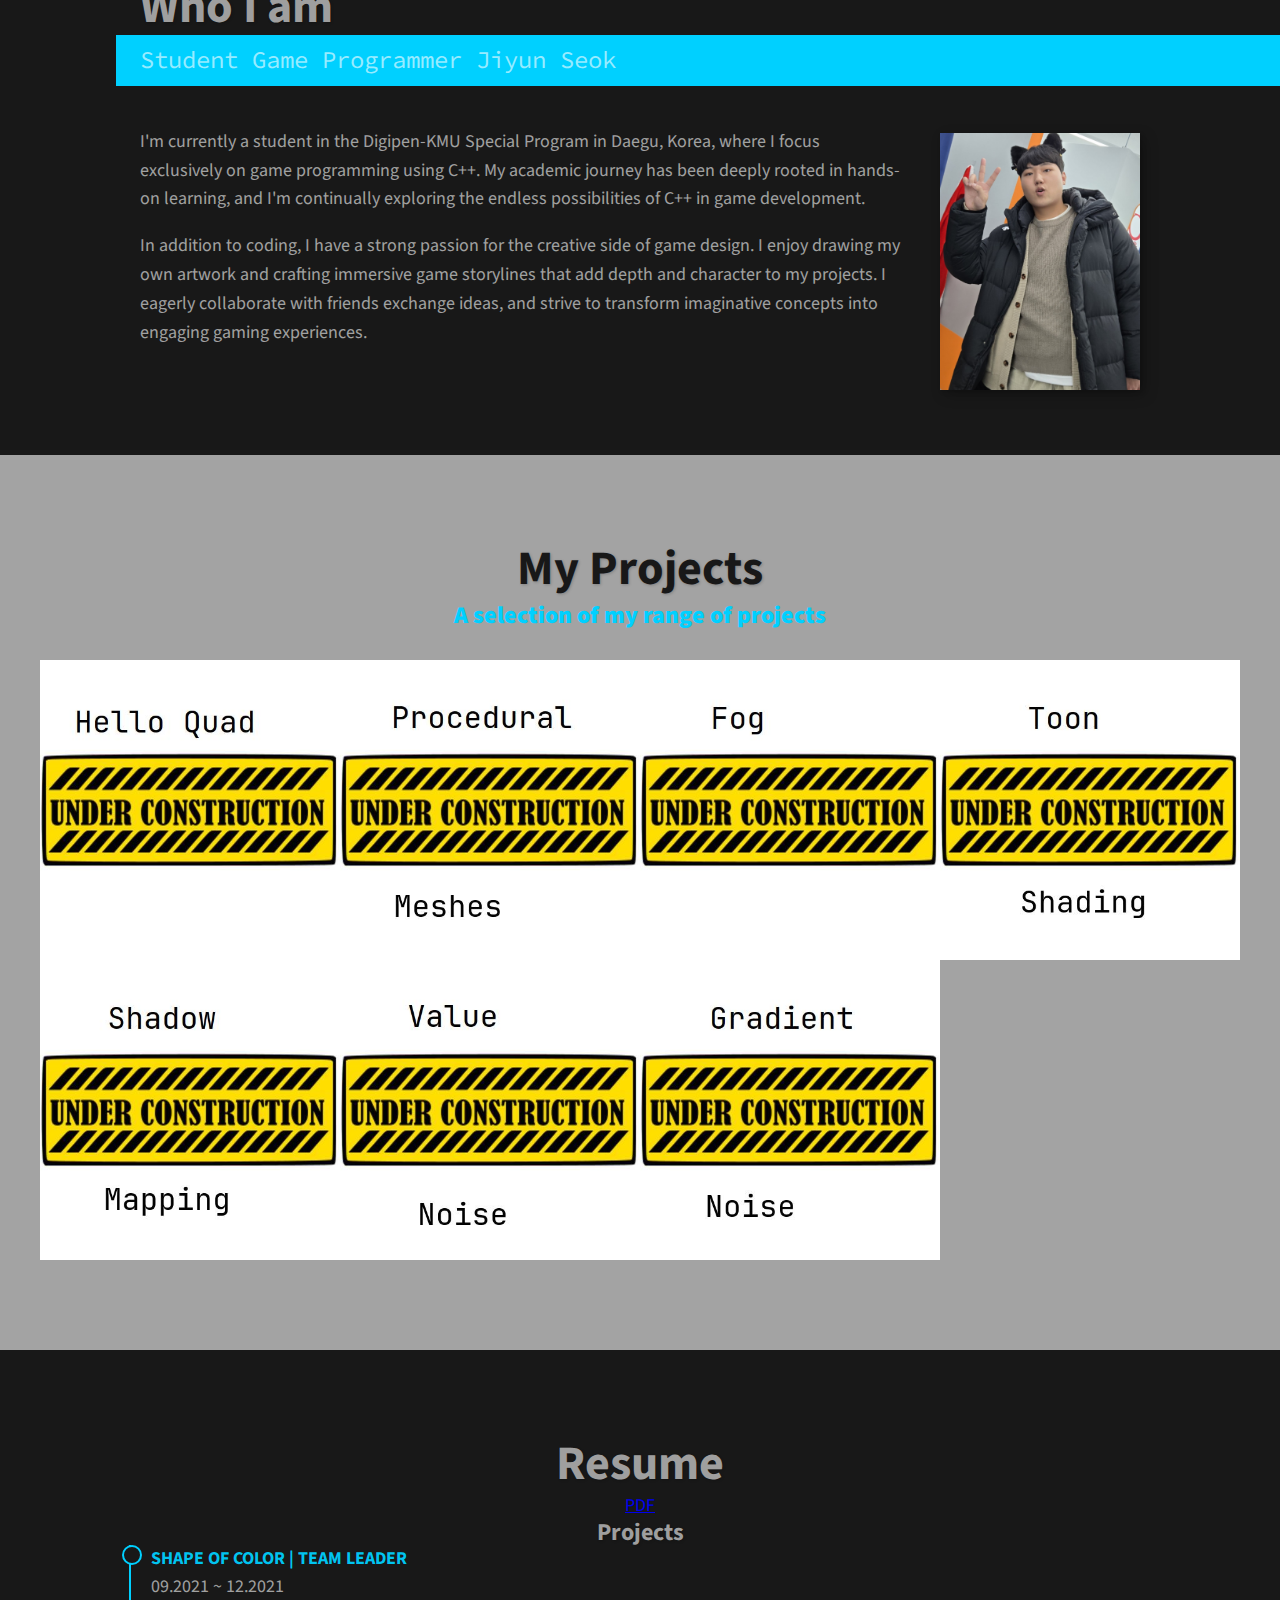
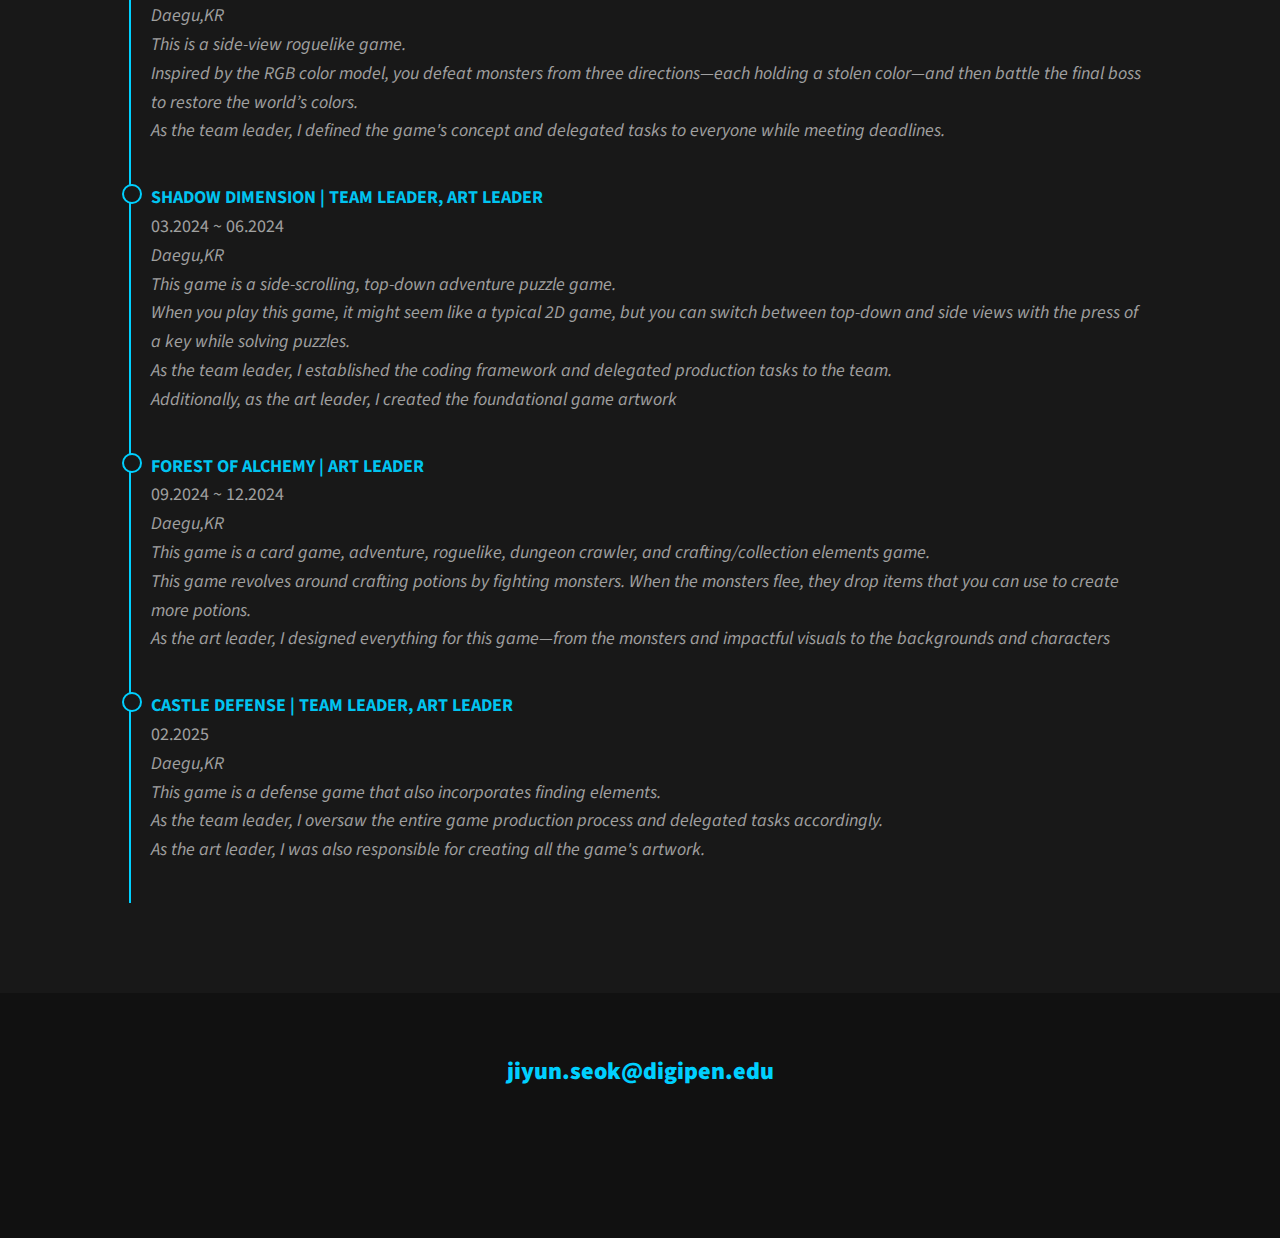
==== commit 50b577a6: "fix" ====
--- a/index.html
+++ b/index.html
@@ -51,7 +51,6 @@
     <!-- Introduction -->
 
     <section class="intro" id="#home">
-        <!-- TODO put in a mouse based interactive shader visualization page-->
         <!-- <div class="intro-bg">
             <iframe src="webgl/for_fun.html"></iframe>
         </div> -->
@@ -114,7 +113,7 @@
                   friends exchange ideas, and strive to transform imaginative concepts into engaging gaming experiences.
             </p>
         </div>
-        <img src="img/tall.jpg" alt="picture of TODO TODO" class="about-me__img" />
+        <img src="img/tall.jpg" alt="picture of jiyunseok" class="about-me__img" />
     </section>
 
     <!-- My Portfolio -->
@@ -208,10 +207,10 @@
 
     <!-- Footer -->
     <footer class="footer">
-        <a href="mailto:my.email@digipen.edu" class="footer__link">jiyun.seok@digipen.edu</a>
+        <a href="mailto:jiyun.seok@digipen.edu" class="footer__link">jiyun.seok@digipen.edu</a>
         <ul class="social-list">
             <li class="social-list__item">
-                <a class="social-list__link" href="https://www.linkedin.com/feed/">
+                <a class="social-list__link" href="https://www.linkedin.com/in/%EC%A7%80%EC%9C%A4-%EC%84%9D-25495b308/">
                     <i class="fab fa-linkedin"></i>
                 </a>
             </li>
@@ -227,4 +226,4 @@
     <script src="js/index.js"></script>
 </body>
 
-</html>
+</html>--- a/css/style.css
+++ b/css/style.css
@@ -1,10 +1,3 @@
-/* make padding within widths rather calculating with total width? */
-*,
-*::before,
-*::after {
-  box-sizing: border-box;
-}
-
 /* Custom Properties */
 :root {
   --ff-primary: "Source Sans 3", sans-serif;
